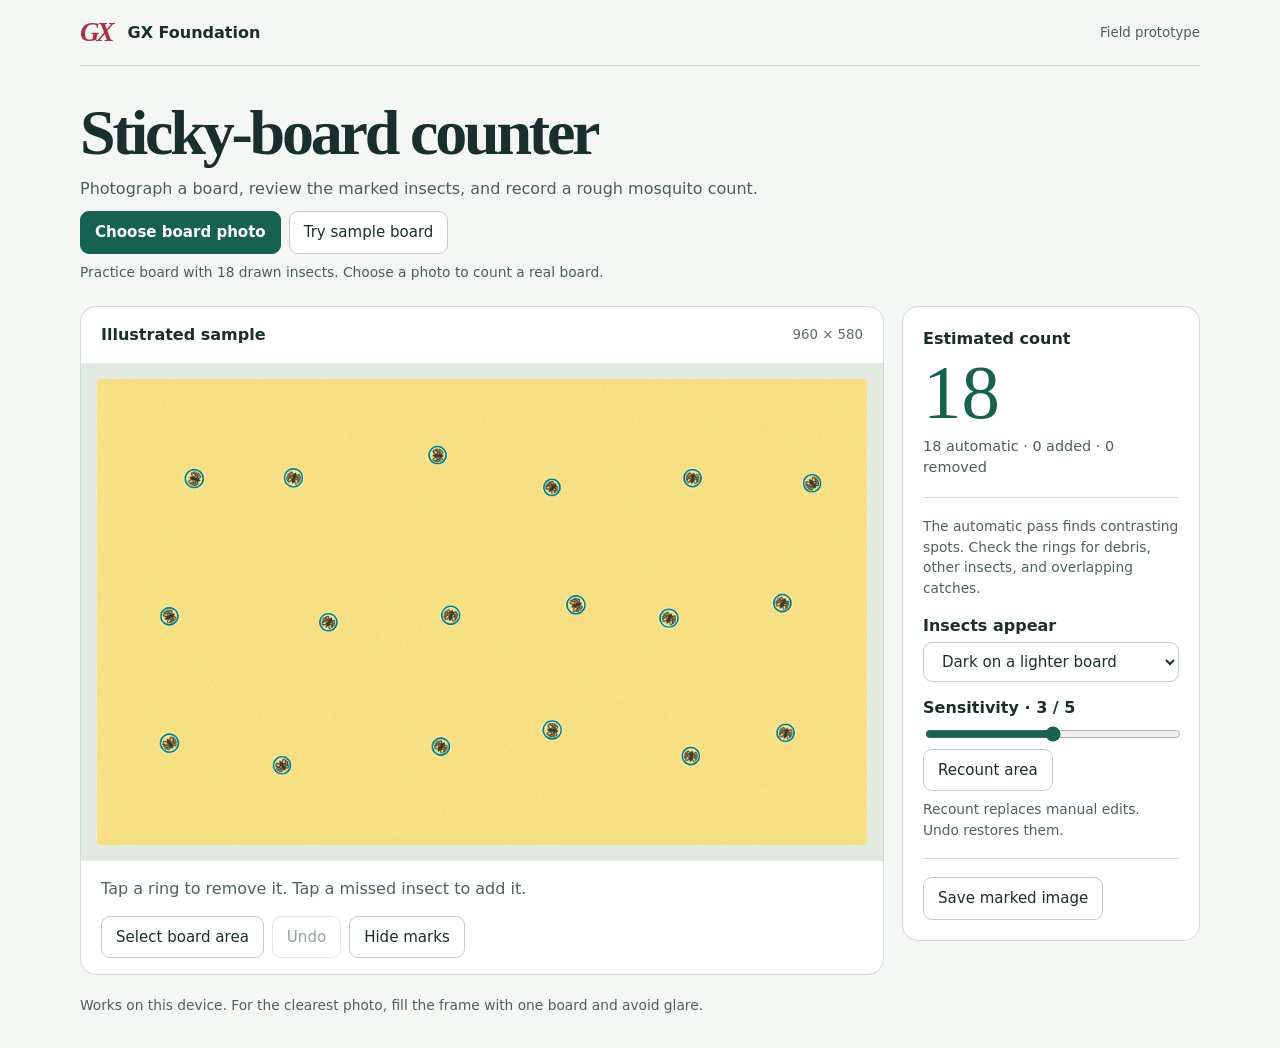
==== tools/sticky-board-counter/index.html @ 511e30fb "Add offline sticky-board photo counter with manual review" ====
<!doctype html>
<html lang="en">
<head>
<meta charset="utf-8"><meta name="viewport" content="width=device-width,initial-scale=1">
<title>Board Counter · GX Foundation prototype</title>
<style>
:root{color-scheme:light;--ink:#192f2d;--green:#16624e;--line:#cfdbd4;--paper:#f4f7f3}
*{box-sizing:border-box}body{margin:0;background:var(--paper);color:var(--ink);font:16px/1.5 "DM Sans",system-ui,sans-serif}
header,main,footer{width:min(1120px,92%);margin:auto}header{padding:19px 0;border-bottom:1px solid var(--line);display:flex;align-items:center;gap:12px;font-weight:650}
.gx{font:bold italic 27px/1 Georgia;color:#a73342;letter-spacing:-3px;padding-right:4px}header small{margin-left:auto;font-weight:500;color:#49605a}
.intro{margin:32px 0 24px}.intro h1{margin:0;font:bold clamp(2.3rem,5vw,4.2rem)/1.08 Georgia,serif;letter-spacing:-.05em}.intro p{margin:10px 0;color:#486059}
.layout{display:grid;grid-template-columns:minmax(0,1fr) 298px;gap:18px;align-items:start}.panel,aside{background:white;border:1px solid var(--line);border-radius:16px;overflow:hidden}
.bar,.inside{padding:16px 20px}.bar{display:flex;align-items:center;justify-content:space-between;gap:12px}.bar strong{overflow-wrap:anywhere}.bar small{color:#586e65}
.stage{position:relative;background:#e2eae1;padding:16px;text-align:center}.stage canvas{max-width:100%;height:auto;vertical-align:middle;border-radius:4px;cursor:crosshair;touch-action:manipulation}
.actions{display:flex;flex-wrap:wrap;gap:8px}.inside p,aside p{margin:0 0 15px;color:#4d625b}.inside p:last-child{margin-bottom:0}
button,.upload,select{font:inherit;font-size:.94rem;border-radius:9px;border:1px solid #c0cfc6;background:white;color:var(--ink);padding:9px 14px;cursor:pointer}
button:hover,.upload:hover{background:#edf4ee}button:disabled{opacity:.45;cursor:default}.primary{background:var(--green);color:white;border-color:var(--green);font-weight:650}.primary:hover{background:#104d3d}
input[type=file]{position:absolute;width:1px;height:1px;clip-path:inset(50%)}input:focus-visible+.upload,button:focus-visible,select:focus-visible,canvas:focus-visible{outline:3px solid #bd692a;outline-offset:2px}
aside{padding:20px}h2{font-size:1rem;margin:0}.count{font:normal 4.8rem/1.1 Georgia;color:var(--green)}.rule{border:0;border-top:1px solid var(--line);margin:18px 0}
label.field{display:block;font-weight:650;margin:14px 0 4px}input[type=range],select{width:100%;accent-color:var(--green)}.note,footer{font-size:.86rem;color:#4d625b}
#status{min-height:1.5em;margin:8px 0 0}footer{padding:20px 0 32px}.meta{font-size:.9rem;color:#486059}
@media(max-width:760px){.layout{grid-template-columns:1fr;gap:10px}.intro{margin:20px 0 16px}.stage{padding:8px}.bar,.inside,aside{padding:14px}.count{font-size:3.5rem}header{padding:12px 0}}
</style></head>
<body><header><span class="gx" aria-hidden="true">GX</span> GX Foundation <small>Field prototype</small></header>
<main><div class="intro"><h1>Sticky-board counter</h1><p>Photograph a board, review the marked insects, and record a rough mosquito count.</p>
<div class="actions"><input id="photo" type="file" accept="image/*"><label class="upload primary" for="photo">Choose board photo</label><button id="demo">Try sample board</button></div><p id="status" class="note" role="status"></p></div>
<div class="layout"><section class="panel" aria-label="Board review"><div class="bar"><strong id="name">Illustrated sample</strong><small id="size"></small></div>
<div class="stage"><canvas id="board" aria-label="Board image with candidate rings"></canvas></div>
<div class="inside"><p id="instruction">Tap a ring to remove it. Tap a missed insect to add it.</p><div class="actions"><button id="region">Select board area</button><button id="undo" disabled>Undo</button><button id="marks" aria-pressed="true">Hide marks</button></div></div></section>
<aside><h2>Estimated count</h2><div class="count" id="count" aria-live="polite">–</div><div class="meta" id="details"></div><hr class="rule"><p class="note">The automatic pass finds contrasting spots. Check the rings for debris, other insects, and overlapping catches.</p>
<label class="field" for="polarity">Insects appear</label><select id="polarity"><option value="dark">Dark on a lighter board</option><option value="light">Light on a darker board</option></select>
<label class="field" for="sensitivity">Sensitivity · <output id="level">3</output> / 5</label><input id="sensitivity" type="range" min="1" max="5" value="3">
<button id="detect">Recount area</button><p class="note" style="margin-top:8px">Recount replaces manual edits. Undo restores them.</p>
<hr class="rule"><button id="save">Save marked image</button></aside></div></main>
<footer>Works on this device. For the clearest photo, fill the frame with one board and avoid glare.</footer>
<script>
'use strict';
const el=id=>document.getElementById(id);
const board=el('board'), ctx=board.getContext('2d');
const source=document.createElement('canvas'), src=source.getContext('2d',{willReadFrequently:true});
let area, points=[], baseline=0, snapshots=[], picking=false, first=null, showing=true, sequence=0, filename='Illustrated sample';
function status(message){el('status').textContent=message}
function remember(){
 snapshots.push({area:{...area},points:points.slice(),baseline});
 if(snapshots.length>15)snapshots.shift();
}
function draw(){
 const w=board.width,h=board.height,scale=board.clientWidth||w;
 ctx.drawImage(source,0,0);
 if(area.x||area.y||area.w<w||area.h<h){
  ctx.fillStyle='rgba(15,31,27,.42)';ctx.beginPath();ctx.rect(0,0,w,h);ctx.rect(area.x,area.y,area.w,area.h);ctx.fill('evenodd');
 }
 const ring=Math.max(5,w/scale*6);
 if(showing){for(const p of points){
  ctx.beginPath();ctx.arc(p.x,p.y,Math.max(ring,p.radius||0),0,Math.PI*2);
  ctx.lineWidth=3*w/scale;ctx.strokeStyle='rgba(255,255,255,.9)';ctx.stroke();
  ctx.lineWidth=1.6*w/scale;ctx.strokeStyle=p.manual?'#a5461c':'#007a60';ctx.stroke();
 }}
 if(first){ctx.fillStyle='#bc5424';ctx.beginPath();ctx.arc(first.x,first.y,ring,0,Math.PI*2);ctx.fill()}
 el('count').textContent=points.length;el('details').textContent=baseline+' automatic · '+points.filter(p=>p.manual).length+' added · '+(baseline-points.filter(p=>!p.manual).length)+' removed';
 el('size').textContent=w+' × '+h;el('name').textContent=filename;el('undo').disabled=!snapshots.length;
 el('marks').textContent=showing?'Hide marks':'Show marks';el('marks').setAttribute('aria-pressed',String(showing));
 el('region').textContent=picking?'Cancel selection':'Select board area';
 el('instruction').textContent=picking?(first?'Tap the opposite corner.':'Tap one corner of the board area.'):(showing?'Tap a ring to remove it. Tap a missed insect to add it.':'Marks are hidden. Show them to edit the count.');
}
function candidates(){
 const {x,y,w,h}=area, bytes=src.getImageData(x,y,w,h).data;
 const stride=w+1, sums=new Uint32Array(stride*(h+1)), gray=new Uint8Array(w*h), mask=new Uint8Array(w*h);
 for(let row=0;row<h;row++){
  let total=0;for(let col=0;col<w;col++){
   const i=row*w+col,k=i*4;gray[i]=(77*bytes[k]+150*bytes[k+1]+29*bytes[k+2])>>8;
   total+=gray[i];sums[(row+1)*stride+col+1]=total+sums[row*stride+col+1];
  }
 }
 const windowRadius=Math.max(5,Math.round(Math.min(w,h)*.018)), level=+el('sensitivity').value;
 const cutoff=[0,53,40,29,20,13][level], sign=el('polarity').value==='dark'?1:-1;
 for(let row=0;row<h;row++)for(let col=0;col<w;col++){
  const l=Math.max(0,col-windowRadius),r=Math.min(w,col+windowRadius+1),t=Math.max(0,row-windowRadius),b=Math.min(h,row+windowRadius+1);
  const mean=(sums[b*stride+r]-sums[t*stride+r]-sums[b*stride+l]+sums[t*stride+l])/((r-l)*(b-t));
  if(sign*(mean-gray[row*w+col])>cutoff)mask[row*w+col]=1;
 }
 const queue=new Int32Array(mask.length),found=[],minArea=Math.max(3,Math.round(w*h/300000)), maxArea=Math.max(80,w*h*.004);
 for(let i=0;i<mask.length;i++){
  if(!mask[i])continue;
  let head=0,tail=1,sx=0,sy=0,left=w,right=0,top=h,bottom=0;queue[0]=i;mask[i]=0;
  while(head<tail){
   const p=queue[head++],cy=Math.floor(p/w),cx=p-cy*w;sx+=cx;sy+=cy;
   left=Math.min(left,cx);right=Math.max(right,cx);top=Math.min(top,cy);bottom=Math.max(bottom,cy);
   for(let yy=Math.max(0,cy-1);yy<=Math.min(h-1,cy+1);yy++)for(let xx=Math.max(0,cx-1);xx<=Math.min(w-1,cx+1);xx++){
    const n=yy*w+xx;if(mask[n]){mask[n]=0;queue[tail++]=n}
   }
  }
  const bw=right-left+1,bh=bottom-top+1;
  if(tail>=minArea && tail<=maxArea && Math.max(bw,bh)<Math.max(30,Math.min(w,h)*.14) && Math.max(bw/bh,bh/bw)<13)
   found.push({x:x+sx/tail,y:y+sy/tail,radius:Math.max(bw,bh)*.56});
 }
 return found;
}
function recount(){points=candidates();baseline=points.length;first=null;picking=false;showing=true;draw()}
function reset(name){
 filename=name;board.width=source.width;board.height=source.height;area={x:0,y:0,w:source.width,h:source.height};
 snapshots=[];el('polarity').value='dark';el('sensitivity').value=3;el('level').textContent=3;recount()
}
function demo(){
 sequence++;el('photo').value='';source.width=960;source.height=580;
 src.fillStyle='#f7df84';src.fillRect(0,0,960,580);
 let seed=405;const rand=()=>((seed=(seed*1664525+1013904223)>>>0)/4294967296);
 for(let i=0;i<11000;i++){src.fillStyle=i%2?'#f5dc81':'#fae48d';src.fillRect(rand()*960,rand()*580,2,2)}
 for(let i=0;i<18;i++){
  const x=75+(i%6)*155+rand()*60,y=82+Math.floor(i/6)*171+rand()*59;
  src.save();src.translate(x,y);src.rotate(rand()*Math.PI);src.strokeStyle='#524a36';src.fillStyle='#39382e';src.lineWidth=1.5;
  for(const side of [-1,1]){
   for(const offset of [-3,0,3]){src.beginPath();src.moveTo(0,offset);src.lineTo(side*5,offset-3);src.lineTo(side*9,offset+2);src.stroke()}
   src.beginPath();src.ellipse(side*3,1,2,6,-side*.5,0,Math.PI*2);src.stroke()
  }
  src.beginPath();src.ellipse(0,0,2,7,0,0,Math.PI*2);src.fill();src.restore()
 }
 reset('Illustrated sample');status('Practice board with 18 drawn insects. Choose a photo to count a real board.')
}
el('photo').onchange=async e=>{
 const file=e.target.files[0];if(!file)return;const token=++sequence,url=URL.createObjectURL(file);
 try{status('Reading photo…');const img=new Image();img.src=url;await img.decode();if(token!==sequence)return;
  const scale=Math.min(1,1800/Math.max(img.naturalWidth,img.naturalHeight));source.width=Math.max(1,Math.round(img.naturalWidth*scale));source.height=Math.max(1,Math.round(img.naturalHeight*scale));
  src.fillStyle='white';src.fillRect(0,0,source.width,source.height);src.drawImage(img,0,0,source.width,source.height);reset(file.name);status('Photo processed on this device. Review the rings before saving.')
 }catch{if(token===sequence)status('Could not read this photo. Try a JPEG or PNG.')}finally{URL.revokeObjectURL(url);if(token===sequence)e.target.value=''}
};
el('demo').onclick=demo;el('detect').onclick=()=>{remember();recount();status('Recounted the selected area.')};
el('sensitivity').oninput=e=>el('level').textContent=e.target.value;
el('marks').onclick=()=>{showing=!showing;draw()};
el('region').onclick=()=>{picking=!picking;first=null;draw()};
el('undo').onclick=()=>{const s=snapshots.pop();if(s){area=s.area;points=s.points;baseline=s.baseline;first=null;picking=false;showing=true;draw()}};
board.onclick=e=>{
 const box=board.getBoundingClientRect(),ratio=board.width/box.width,x=Math.min(board.width-1,Math.max(0,Math.floor((e.clientX-box.left)*ratio))),y=Math.min(board.height-1,Math.max(0,Math.floor((e.clientY-box.top)*board.height/box.height)));
 if(picking){
  if(!first){first={x,y};draw();return}
  const w=Math.abs(first.x-x)+1,h=Math.abs(first.y-y)+1;
  if(w<10||h<10){status('Select a larger rectangle.');return}
  remember();area={x:Math.min(first.x,x),y:Math.min(first.y,y),w,h};recount();status('Recounted inside your board area.');return
 }
 if(!showing||x<area.x||y<area.y||x>=area.x+area.w||y>=area.y+area.h)return;
 let nearest=-1,best=Infinity;points.forEach((p,i)=>{const d=Math.hypot(x-p.x,y-p.y);if(d<=Math.max(9*ratio,p.radius||0)&&d<best){best=d;nearest=i}});
 remember();if(nearest>=0)points.splice(nearest,1);else points.push({x,y,manual:true});draw()
};
el('save').onclick=()=>{
 const was=showing;showing=true;first=null;picking=false;draw();
 const out=document.createElement('canvas');out.width=board.width;const pad=Math.max(55,Math.round(out.width*.065));out.height=board.height+pad;
 const c=out.getContext('2d');c.drawImage(board,0,0);c.fillStyle='#192f2d';c.fillRect(0,board.height,out.width,pad);
 c.fillStyle='white';c.font='bold '+Math.max(12,Math.round(pad*.33))+'px sans-serif';c.fillText(filename+' · Estimated count: '+points.length,12,board.height+pad*.6,out.width-24);
 showing=was;draw();out.toBlob(blob=>{if(!blob){status('Image could not be saved.');return}const url=URL.createObjectURL(blob),a=document.createElement('a');a.href=url;a.download='gx-board-count.png';a.click();setTimeout(()=>URL.revokeObjectURL(url),30000)},'image/png')
};
window.addEventListener('resize',()=>{if(area)draw()});demo();
</script></body></html>
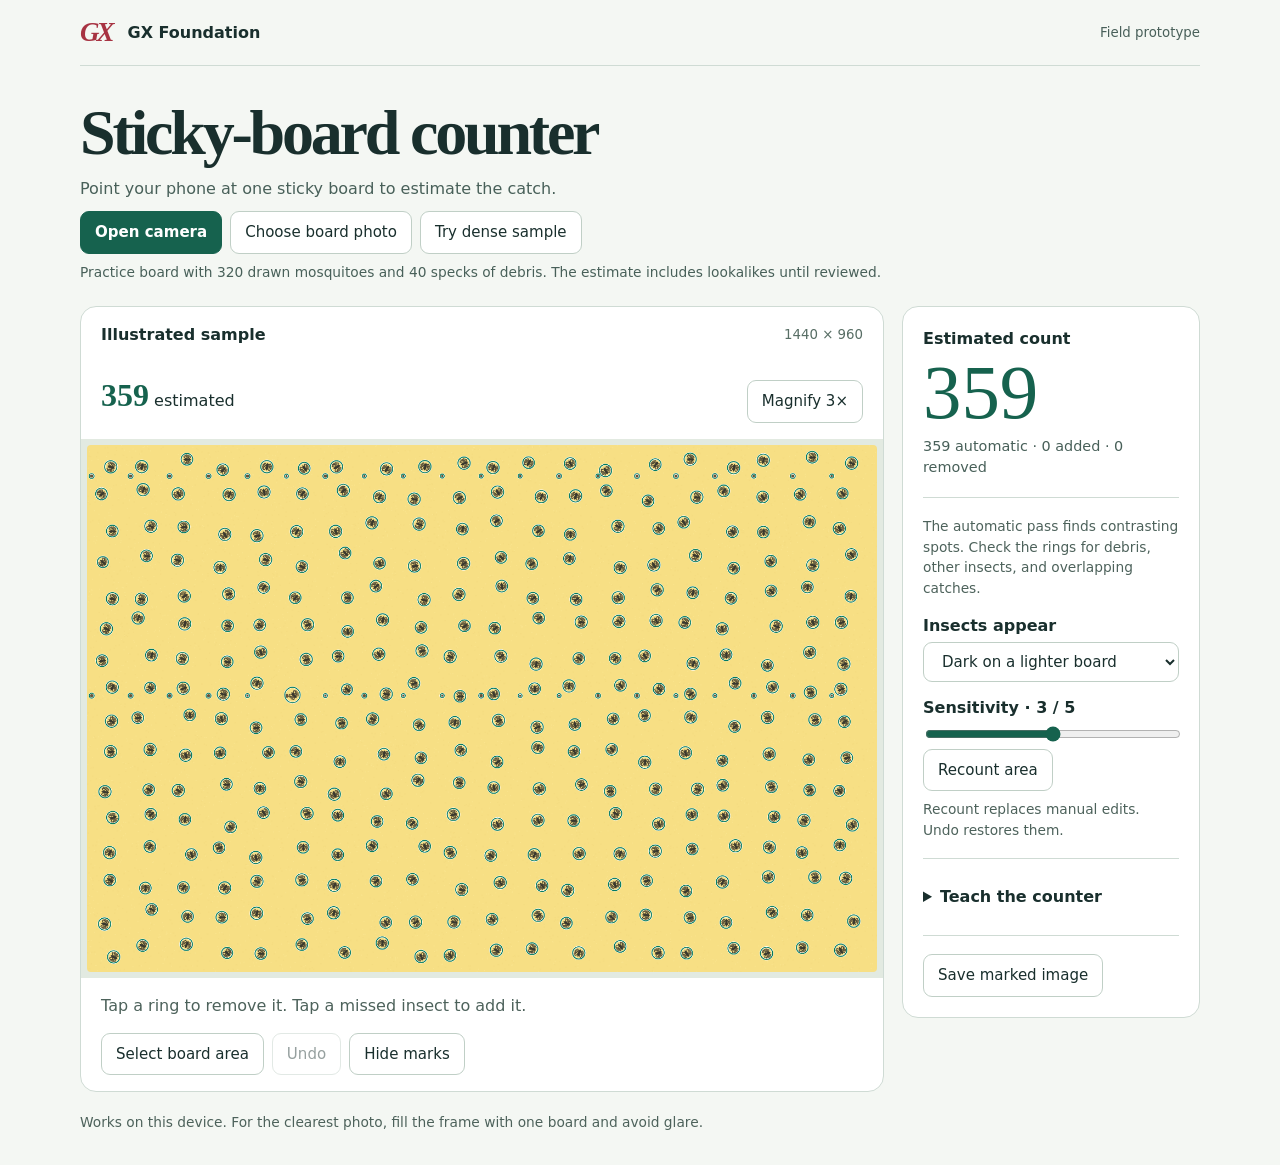
==== commit 7acd5563: "Capture dense boards by phone and learn a local candidate filter from labels" ====
--- a/tools/sticky-board-counter/index.html
+++ b/tools/sticky-board-counter/index.html
@@ -20,25 +20,71 @@
 label.field{display:block;font-weight:650;margin:14px 0 4px}input[type=range],select{width:100%;accent-color:var(--green)}.note,footer{font-size:.86rem;color:#4d625b}
 #status{min-height:1.5em;margin:8px 0 0}footer{padding:20px 0 32px}.meta{font-size:.9rem;color:#486059}
 @media(max-width:760px){.layout{grid-template-columns:1fr;gap:10px}.intro{margin:20px 0 16px}.stage{padding:8px}.bar,.inside,aside{padding:14px}.count{font-size:3.5rem}header{padding:12px 0}}
+[hidden]{display:none!important}
+.viewer{overflow:auto;max-height:65vh;overscroll-behavior:contain;text-align:left}.viewer canvas{width:100%;max-width:none;touch-action:pan-x pan-y pinch-zoom}
+.stage{padding:6px}.summary{display:flex;align-items:baseline;gap:12px;flex-wrap:wrap}.summary output{font:600 2rem/1 Georgia;color:var(--green)}.panel,.layout>*{min-width:0}
+dialog{color:var(--ink);border:0;border-radius:18px;padding:18px;width:min(95vw,620px);max-height:94dvh}dialog::backdrop{background:#142322d9}
+video{width:100%;max-height:60dvh;background:#162726;object-fit:contain;border-radius:9px}
+details summary{cursor:pointer;font-weight:650;padding:8px 0}details p{font-size:.93rem}.teach{margin:10px 0}
+button[aria-pressed=true].teachBtn{background:#1b5e4c;color:white}
 </style></head>
 <body><header><span class="gx" aria-hidden="true">GX</span> GX Foundation <small>Field prototype</small></header>
-<main><div class="intro"><h1>Sticky-board counter</h1><p>Photograph a board, review the marked insects, and record a rough mosquito count.</p>
-<div class="actions"><input id="photo" type="file" accept="image/*"><label class="upload primary" for="photo">Choose board photo</label><button id="demo">Try sample board</button></div><p id="status" class="note" role="status"></p></div>
+<main><div class="intro"><h1>Sticky-board counter</h1><p>Point your phone at one sticky board to estimate the catch.</p>
+<div class="actions"><button id="camera" class="primary">Open camera</button><input id="native" type="file" accept="image/*" capture="environment"><input id="photo" type="file" accept="image/*"><label class="upload" for="photo">Choose board photo</label><button id="fallback" hidden>Use system camera</button><button id="demo">Try dense sample</button></div><p id="status" class="note" role="status"></p></div>
 <div class="layout"><section class="panel" aria-label="Board review"><div class="bar"><strong id="name">Illustrated sample</strong><small id="size"></small></div>
-<div class="stage"><canvas id="board" aria-label="Board image with candidate rings"></canvas></div>
+<div class="bar summary"><div><output id="quickCount">–</output> estimated</div><button id="zoom">Magnify 3×</button></div><div class="inside" id="teachBar" hidden><div class="actions"><button id="switchLabel"></button><button id="endLabels">Finish labeling</button></div><small id="teachTotals"></small></div><div class="stage"><div class="viewer" id="viewer"><canvas id="board" aria-label="Board image with candidate rings"></canvas></div></div>
 <div class="inside"><p id="instruction">Tap a ring to remove it. Tap a missed insect to add it.</p><div class="actions"><button id="region">Select board area</button><button id="undo" disabled>Undo</button><button id="marks" aria-pressed="true">Hide marks</button></div></div></section>
 <aside><h2>Estimated count</h2><div class="count" id="count" aria-live="polite">–</div><div class="meta" id="details"></div><hr class="rule"><p class="note">The automatic pass finds contrasting spots. Check the rings for debris, other insects, and overlapping catches.</p>
 <label class="field" for="polarity">Insects appear</label><select id="polarity"><option value="dark">Dark on a lighter board</option><option value="light">Light on a darker board</option></select>
 <label class="field" for="sensitivity">Sensitivity · <output id="level">3</output> / 5</label><input id="sensitivity" type="range" min="1" max="5" value="3">
 <button id="detect">Recount area</button><p class="note" style="margin-top:8px">Recount replaces manual edits. Undo restores them.</p>
+<hr class="rule"><details id="cal"><summary>Teach the counter</summary><p>Magnify the board and label examples of both mosquitoes and debris. With at least six of each, fit a small neural filter to the detected spots.</p>
+<div class="actions teach"><button class="teachBtn" id="yes" aria-pressed="false">Label mosquito</button><button class="teachBtn" id="no" aria-pressed="false">Label debris</button></div>
+<p id="labels" aria-live="polite"></p><div class="actions"><button id="train">Apply learning</button><button id="clear">Reset learning</button></div>
+<p class="note">Applying or resetting learning recounts the board. Sample practice is separate. On real boards, only labeled shape and contrast measurements stay in this browser.</p></details>
 <hr class="rule"><button id="save">Save marked image</button></aside></div></main>
 <footer>Works on this device. For the clearest photo, fill the frame with one board and avoid glare.</footer>
+<dialog id="capture"><h2>Frame one board</h2><p>Fill the view with the sticky surface. Hold the phone parallel to it.</p><video id="video" autoplay muted playsinline></video><p id="cameraState" role="status"></p><div class="actions"><button class="primary" id="shutter">Capture &amp; count</button><button id="auto">Capture when steady</button><button id="cancel">Close</button></div></dialog>
 <script>
 'use strict';
 const el=id=>document.getElementById(id);
 const board=el('board'), ctx=board.getContext('2d');
 const source=document.createElement('canvas'), src=source.getContext('2d',{willReadFrequently:true});
 let area, points=[], baseline=0, snapshots=[], picking=false, first=null, showing=true, sequence=0, filename='Illustrated sample';
+let raw=[], labelMode=null, boardLabels=new Map(), examples=[], network=null, sample=true, enlarged=false;
+let demoLearning={examples:[],network:null};
+const storageKey='gx-board-calibration-v1';
+function loadLearning(){
+ let state=demoLearning;
+ if(!sample){try{state=JSON.parse(localStorage.getItem(storageKey))||{}}catch{state={}}}
+ examples=Array.isArray(state.examples)?state.examples.slice():[];network=state.network||null;
+}
+function saveLearning(){
+ const state={examples,network};
+ if(sample){demoLearning=state;return}
+ try{localStorage.setItem(storageKey,JSON.stringify(state))}catch{status('Calibration is available for this visit only.')}
+}
+function teachMode(mode){labelMode=mode;showing=true;picking=false;first=null;draw()}
+el('switchLabel').onclick=()=>teachMode(labelMode==='yes'?'no':'yes');
+el('endLabels').onclick=()=>{teachMode(null);el('cal').scrollIntoView({block:'center'})};
+function updateTeaching(){
+ const positives=examples.filter(e=>e.y===1).length, negatives=examples.length-positives;
+ el('labels').textContent=positives+' mosquito · '+negatives+' debris'+(network?' · filter active':'');
+ el('teachBar').hidden=!labelMode;
+ el('switchLabel').textContent=labelMode==='yes'?'Switch to debris':'Switch to mosquito';
+ el('teachTotals').textContent='Labeling '+(labelMode==='yes'?'mosquitoes':'debris')+' · '+el('labels').textContent;
+ el('train').disabled=positives<6||negatives<6;
+ el('clear').disabled=!examples.length&&!network;
+ for(const id of ['yes','no'])el(id).setAttribute('aria-pressed',String(labelMode===id));
+}
+function nearestSpot(list,x,y,ratio){
+ let best=null,dist=Infinity;
+ for(const p of list){const d=Math.hypot(x-p.x,y-p.y);if(d<dist&&d<=Math.max(7*ratio,p.radius||0)){dist=d;best=p}}
+ return best;
+}
+const spotKey=p=>p.x.toFixed(1)+','+p.y.toFixed(1);
+function setZoom(on){enlarged=on;board.style.width=on?'300%':'100%';el('zoom').textContent=on?'Fit whole board':'Magnify 3×'}
+el('zoom').onclick=()=>{setZoom(!enlarged);draw()};
 function status(message){el('status').textContent=message}
 function remember(){
  snapshots.push({area:{...area},points:points.slice(),baseline});
@@ -50,18 +96,24 @@
  if(area.x||area.y||area.w<w||area.h<h){
   ctx.fillStyle='rgba(15,31,27,.42)';ctx.beginPath();ctx.rect(0,0,w,h);ctx.rect(area.x,area.y,area.w,area.h);ctx.fill('evenodd');
  }
- const ring=Math.max(5,w/scale*6);
+ const ring=Math.max(2,w/scale*2);
  if(showing){for(const p of points){
   ctx.beginPath();ctx.arc(p.x,p.y,Math.max(ring,p.radius||0),0,Math.PI*2);
-  ctx.lineWidth=3*w/scale;ctx.strokeStyle='rgba(255,255,255,.9)';ctx.stroke();
-  ctx.lineWidth=1.6*w/scale;ctx.strokeStyle=p.manual?'#a5461c':'#007a60';ctx.stroke();
+  ctx.lineWidth=1.8*w/scale;ctx.strokeStyle='rgba(255,255,255,.9)';ctx.stroke();
+  ctx.lineWidth=.9*w/scale;ctx.strokeStyle=p.manual?'#a5461c':'#007a60';ctx.stroke();
  }}
  if(first){ctx.fillStyle='#bc5424';ctx.beginPath();ctx.arc(first.x,first.y,ring,0,Math.PI*2);ctx.fill()}
+ if(labelMode && showing){
+  ctx.lineWidth=Math.max(1,w/scale);
+  for(const p of raw){const label=boardLabels.get(spotKey(p));ctx.beginPath();ctx.arc(p.x,p.y,Math.max(ring,p.radius)+ctx.lineWidth,0,Math.PI*2);
+   ctx.strokeStyle=label?(label.y?'#1447b5':'#bc3e15'):'#655c82';ctx.stroke()}
+ }
+ el('quickCount').textContent=points.length;updateTeaching();
  el('count').textContent=points.length;el('details').textContent=baseline+' automatic · '+points.filter(p=>p.manual).length+' added · '+(baseline-points.filter(p=>!p.manual).length)+' removed';
  el('size').textContent=w+' × '+h;el('name').textContent=filename;el('undo').disabled=!snapshots.length;
  el('marks').textContent=showing?'Hide marks':'Show marks';el('marks').setAttribute('aria-pressed',String(showing));
  el('region').textContent=picking?'Cancel selection':'Select board area';
- el('instruction').textContent=picking?(first?'Tap the opposite corner.':'Tap one corner of the board area.'):(showing?'Tap a ring to remove it. Tap a missed insect to add it.':'Marks are hidden. Show them to edit the count.');
+ el('instruction').textContent=labelMode?'Tap a circled spot to label it as '+(labelMode==='yes'?'a mosquito.':'debris.')+' Tap the label button again to finish.':picking?(first?'Tap the opposite corner.':'Tap one corner of the board area.'):(showing?'Tap a ring to remove it. Tap a missed insect to add it.':'Marks are hidden. Show them to edit the count.');
 }
 function candidates(){
  const {x,y,w,h}=area, bytes=src.getImageData(x,y,w,h).data;
@@ -82,9 +134,9 @@
  const queue=new Int32Array(mask.length),found=[],minArea=Math.max(3,Math.round(w*h/300000)), maxArea=Math.max(80,w*h*.004);
  for(let i=0;i<mask.length;i++){
   if(!mask[i])continue;
-  let head=0,tail=1,sx=0,sy=0,left=w,right=0,top=h,bottom=0;queue[0]=i;mask[i]=0;
+  let head=0,tail=1,sx=0,sy=0,tone=0,left=w,right=0,top=h,bottom=0;queue[0]=i;mask[i]=0;
   while(head<tail){
-   const p=queue[head++],cy=Math.floor(p/w),cx=p-cy*w;sx+=cx;sy+=cy;
+   const p=queue[head++],cy=Math.floor(p/w),cx=p-cy*w;sx+=cx;sy+=cy;tone+=gray[p];
    left=Math.min(left,cx);right=Math.max(right,cx);top=Math.min(top,cy);bottom=Math.max(bottom,cy);
    for(let yy=Math.max(0,cy-1);yy<=Math.min(h-1,cy+1);yy++)for(let xx=Math.max(0,cx-1);xx<=Math.min(w-1,cx+1);xx++){
     const n=yy*w+xx;if(mask[n]){mask[n]=0;queue[tail++]=n}
@@ -92,22 +144,30 @@
   }
   const bw=right-left+1,bh=bottom-top+1;
   if(tail>=minArea && tail<=maxArea && Math.max(bw,bh)<Math.max(30,Math.min(w,h)*.14) && Math.max(bw/bh,bh/bw)<13)
-   found.push({x:x+sx/tail,y:y+sy/tail,radius:Math.max(bw,bh)*.56});
+   {
+    const l=Math.max(0,left-windowRadius),t=Math.max(0,top-windowRadius),r=Math.min(w,right+windowRadius+1),b=Math.min(h,bottom+windowRadius+1);
+    const bg=(sums[b*stride+r]-sums[t*stride+r]-sums[b*stride+l]+sums[t*stride+l])/((r-l)*(b-t));
+    found.push({x:x+sx/tail,y:y+sy/tail,radius:Math.max(bw,bh)*.56,
+     f:[Math.log1p(tail)/8,Math.log(Math.max(bw,bh)/Math.min(bw,bh))/2.6,tail/(bw*bh),Math.abs(bg-tone/tail)/255,Math.log1p(Math.max(bw,bh))/6]});
+   }
  }
  return found;
 }
-function recount(){points=candidates();baseline=points.length;first=null;picking=false;showing=true;draw()}
+function recount(){raw=candidates();applyFilter()}
+function applyFilter(){
+ points=raw.filter(p=>{const labeled=boardLabels.get(spotKey(p));return network?(labeled?labeled.y===1:predict(network,p.f).score>=.5):true});
+ baseline=points.length;first=null;picking=false;showing=true;draw()}
 function reset(name){
- filename=name;board.width=source.width;board.height=source.height;area={x:0,y:0,w:source.width,h:source.height};
+ sample=name==='Illustrated sample';boardLabels.clear();labelMode=null;loadLearning();setZoom(false);filename=name;board.width=source.width;board.height=source.height;area={x:0,y:0,w:source.width,h:source.height};
  snapshots=[];el('polarity').value='dark';el('sensitivity').value=3;el('level').textContent=3;recount()
 }
 function demo(){
- sequence++;el('photo').value='';source.width=960;source.height=580;
- src.fillStyle='#f7df84';src.fillRect(0,0,960,580);
+ sequence++;el('photo').value='';source.width=1440;source.height=960;
+ src.fillStyle='#f7df84';src.fillRect(0,0,1440,960);
  let seed=405;const rand=()=>((seed=(seed*1664525+1013904223)>>>0)/4294967296);
- for(let i=0;i<11000;i++){src.fillStyle=i%2?'#f5dc81':'#fae48d';src.fillRect(rand()*960,rand()*580,2,2)}
- for(let i=0;i<18;i++){
-  const x=75+(i%6)*155+rand()*60,y=82+Math.floor(i/6)*171+rand()*59;
+ for(let i=0;i<11000;i++){src.fillStyle=i%2?'#f5dc81':'#fae48d';src.fillRect(rand()*1440,rand()*960,2,2)}
+ for(let i=0;i<320;i++){
+  const x=22+(i%20)*71+rand()*28,y=20+Math.floor(i/20)*59+rand()*28;
   src.save();src.translate(x,y);src.rotate(rand()*Math.PI);src.strokeStyle='#524a36';src.fillStyle='#39382e';src.lineWidth=1.5;
   for(const side of [-1,1]){
    for(const offset of [-3,0,3]){src.beginPath();src.moveTo(0,offset);src.lineTo(side*5,offset-3);src.lineTo(side*9,offset+2);src.stroke()}
@@ -115,22 +175,30 @@
   }
   src.beginPath();src.ellipse(0,0,2,7,0,0,Math.PI*2);src.fill();src.restore()
  }
- reset('Illustrated sample');status('Practice board with 18 drawn insects. Choose a photo to count a real board.')
-}
-el('photo').onchange=async e=>{
+ for(let i=0;i<40;i++){src.beginPath();src.fillStyle='#695335';src.arc(9+(i%20)*71,57+Math.floor(i/20)*400,2.5+rand()*1.5,0,Math.PI*2);src.fill()}
+ reset('Illustrated sample');status('Practice board with 320 drawn mosquitoes and 40 specks of debris. The estimate includes lookalikes until reviewed.')
+}
+el('native').onchange=el('photo').onchange=async e=>{
  const file=e.target.files[0];if(!file)return;const token=++sequence,url=URL.createObjectURL(file);
  try{status('Reading photo…');const img=new Image();img.src=url;await img.decode();if(token!==sequence)return;
-  const scale=Math.min(1,1800/Math.max(img.naturalWidth,img.naturalHeight));source.width=Math.max(1,Math.round(img.naturalWidth*scale));source.height=Math.max(1,Math.round(img.naturalHeight*scale));
+  const scale=Math.min(1,2304/Math.max(img.naturalWidth,img.naturalHeight));source.width=Math.max(1,Math.round(img.naturalWidth*scale));source.height=Math.max(1,Math.round(img.naturalHeight*scale));
   src.fillStyle='white';src.fillRect(0,0,source.width,source.height);src.drawImage(img,0,0,source.width,source.height);reset(file.name);status('Photo processed on this device. Review the rings before saving.')
  }catch{if(token===sequence)status('Could not read this photo. Try a JPEG or PNG.')}finally{URL.revokeObjectURL(url);if(token===sequence)e.target.value=''}
 };
 el('demo').onclick=demo;el('detect').onclick=()=>{remember();recount();status('Recounted the selected area.')};
 el('sensitivity').oninput=e=>el('level').textContent=e.target.value;
 el('marks').onclick=()=>{showing=!showing;draw()};
-el('region').onclick=()=>{picking=!picking;first=null;draw()};
-el('undo').onclick=()=>{const s=snapshots.pop();if(s){area=s.area;points=s.points;baseline=s.baseline;first=null;picking=false;showing=true;draw()}};
+el('region').onclick=()=>{labelMode=null;picking=!picking;first=null;draw()};
+el('undo').onclick=()=>{const s=snapshots.pop();if(s){area=s.area;raw=candidates();points=s.points;baseline=s.baseline;first=null;picking=false;showing=true;draw()}};
 board.onclick=e=>{
  const box=board.getBoundingClientRect(),ratio=board.width/box.width,x=Math.min(board.width-1,Math.max(0,Math.floor((e.clientX-box.left)*ratio))),y=Math.min(board.height-1,Math.max(0,Math.floor((e.clientY-box.top)*board.height/box.height)));
+ if(labelMode){
+  const hit=nearestSpot(raw,x,y,ratio);if(!hit){status('Tap a circled candidate. Increase sensitivity to find fainter spots.');return}
+  const key=spotKey(hit),old=boardLabels.get(key),yClass=Number(labelMode==='yes');
+  if(old?.y===yClass)return;
+  if(old)examples=examples.filter(e=>e!==old);
+  const entry={f:hit.f,y:yClass};examples.push(entry);boardLabels.set(key,entry);saveLearning();draw();return
+ }
  if(picking){
   if(!first){first={x,y};draw();return}
   const w=Math.abs(first.x-x)+1,h=Math.abs(first.y-y)+1;
@@ -142,11 +210,75 @@
  remember();if(nearest>=0)points.splice(nearest,1);else points.push({x,y,manual:true});draw()
 };
 el('save').onclick=()=>{
+ const oldMode=labelMode;labelMode=null;
  const was=showing;showing=true;first=null;picking=false;draw();
  const out=document.createElement('canvas');out.width=board.width;const pad=Math.max(55,Math.round(out.width*.065));out.height=board.height+pad;
  const c=out.getContext('2d');c.drawImage(board,0,0);c.fillStyle='#192f2d';c.fillRect(0,board.height,out.width,pad);
  c.fillStyle='white';c.font='bold '+Math.max(12,Math.round(pad*.33))+'px sans-serif';c.fillText(filename+' · Estimated count: '+points.length,12,board.height+pad*.6,out.width-24);
- showing=was;draw();out.toBlob(blob=>{if(!blob){status('Image could not be saved.');return}const url=URL.createObjectURL(blob),a=document.createElement('a');a.href=url;a.download='gx-board-count.png';a.click();setTimeout(()=>URL.revokeObjectURL(url),30000)},'image/png')
+ showing=was;labelMode=oldMode;draw();out.toBlob(blob=>{if(!blob){status('Image could not be saved.');return}const url=URL.createObjectURL(blob),a=document.createElement('a');a.href=url;a.download='gx-board-count.png';a.click();setTimeout(()=>URL.revokeObjectURL(url),30000)},'image/png')
+};
+// Standardize five component features, then fit a six-unit tanh hidden layer.
+function predict(net,f){
+ const z=f.map((v,i)=>Math.max(-5,Math.min(5,(v-net.mean[i])/net.sd[i])));
+ const hidden=net.a.map(row=>Math.tanh(row[5]+z.reduce((sum,x,i)=>sum+x*row[i],0)));
+ const score=1/(1+Math.exp(-net.b[6]-hidden.reduce((sum,h,j)=>sum+h*net.b[j],0)));
+ return {z,hidden,score};
+}
+function fit(rows){
+ const groups=[rows.filter(e=>!e.y),rows.filter(e=>e.y)];
+ const mean=Array.from({length:5},(_,i)=>rows.reduce((sum,r)=>sum+r.f[i],0)/rows.length);
+ const sd=mean.map((m,i)=>Math.max(.035,Math.sqrt(rows.reduce((sum,r)=>sum+(r.f[i]-m)**2,0)/rows.length)));
+ const net={mean,sd,a:Array.from({length:6},(_,j)=>Array.from({length:6},(_,i)=>.25*Math.sin((i+1)*(j+2)))),b:Array.from({length:7},(_,j)=>.2*Math.cos(j+1))};
+ for(let t=0;t<2400;t++){
+  const g=groups[t%2], row=g[Math.floor(t/2)%g.length],{z,hidden,score}=predict(net,row.f),err=score-row.y;
+  for(let j=0;j<6;j++){
+   const delta=err*net.b[j]*(1-hidden[j]**2);
+   for(let i=0;i<5;i++)net.a[j][i]-=.035*delta*z[i];
+   net.a[j][5]-=.035*delta;net.b[j]-=.035*err*hidden[j];
+  }
+  net.b[6]-=.035*err;
+ }
+ return net;
+}
+for(const id of ['yes','no'])el(id).onclick=()=>{teachMode(labelMode===id?null:id);if(labelMode)el('teachBar').scrollIntoView({block:'start'})};
+el('cal').ontoggle=()=>{if(!el('cal').open&&labelMode)teachMode(null)};
+el('train').onclick=()=>{network=fit(examples);saveLearning();snapshots=[];labelMode=null;applyFilter();status('Applied the learned filter. Check its rings against the board.')};
+el('clear').onclick=()=>{examples=[];network=null;boardLabels.clear();snapshots=[];labelMode=null;saveLearning();applyFilter();status('Calibration cleared. Showing the original candidate count.')};
+let stream=null,cameraSession=0,timer=0;
+const dialog=el('capture'),video=el('video');
+function stopCamera(){cameraSession++;clearInterval(timer);timer=0;stream?.getTracks().forEach(track=>track.stop());stream=null;video.srcObject=null}
+function closeCamera(){stopCamera();if(dialog.open)dialog.close()}
+dialog.onclose=stopCamera;el('cancel').onclick=closeCamera;
+window.addEventListener('pagehide',closeCamera);
+document.addEventListener('visibilitychange',()=>{if(document.hidden&&dialog.open)closeCamera()});
+el('camera').onclick=async()=>{
+ if(!navigator.mediaDevices?.getUserMedia||!dialog.showModal){el('native').click();return}
+ const session=++cameraSession;dialog.showModal();el('cameraState').textContent='Opening rear camera…';el('shutter').disabled=el('auto').disabled=true;
+ try{
+  const feed=await navigator.mediaDevices.getUserMedia({audio:false,video:{facingMode:{ideal:'environment'},width:{ideal:2560},height:{ideal:1920}}});
+  if(session!==cameraSession){feed.getTracks().forEach(t=>t.stop());return}
+  stream=feed;video.srcObject=feed;await video.play();if(session!==cameraSession)return;
+  el('shutter').disabled=el('auto').disabled=false;el('cameraState').textContent='Capture now, or hold steady for automatic capture.'
+ }catch{if(session===cameraSession){closeCamera();status('Live preview unavailable. Use your camera app and choose its photo here, or try the system camera.');el('fallback').hidden=false}}
+};
+el('fallback').onclick=()=>el('native').click();
+function captureFrame(){
+ if(!video.videoWidth||!video.videoHeight)return;
+ ++sequence;const scale=Math.min(1,2304/Math.max(video.videoWidth,video.videoHeight));source.width=Math.round(video.videoWidth*scale);source.height=Math.round(video.videoHeight*scale);
+ src.drawImage(video,0,0,source.width,source.height);closeCamera();reset('Camera capture');status('Board captured. Magnify to check crowded patches and touching insects.')
+}
+el('shutter').onclick=captureFrame;
+el('auto').onclick=()=>{
+ const thumb=document.createElement('canvas');thumb.width=48;thumb.height=36;const c=thumb.getContext('2d',{willReadFrequently:true});
+ let prev=null,stable=0,attempts=0;el('auto').disabled=true;el('cameraState').textContent='Hold steady…';
+ timer=setInterval(()=>{
+  if(!video.videoWidth)return;
+  c.drawImage(video,0,0,48,36);const now=c.getImageData(0,0,48,36).data;
+  if(prev){let diff=0;for(let i=0;i<now.length;i+=4)diff+=Math.abs(now[i+1]-prev[i+1]);
+   stable=diff/(48*36)<3.2?stable+1:0}
+  prev=now;if(stable>=6){captureFrame();return}
+  if(++attempts>=60){clearInterval(timer);timer=0;el('auto').disabled=false;el('cameraState').textContent='Still seeing movement. Capture manually or try again.'}
+ },200)
 };
 window.addEventListener('resize',()=>{if(area)draw()});demo();
 </script></body></html>
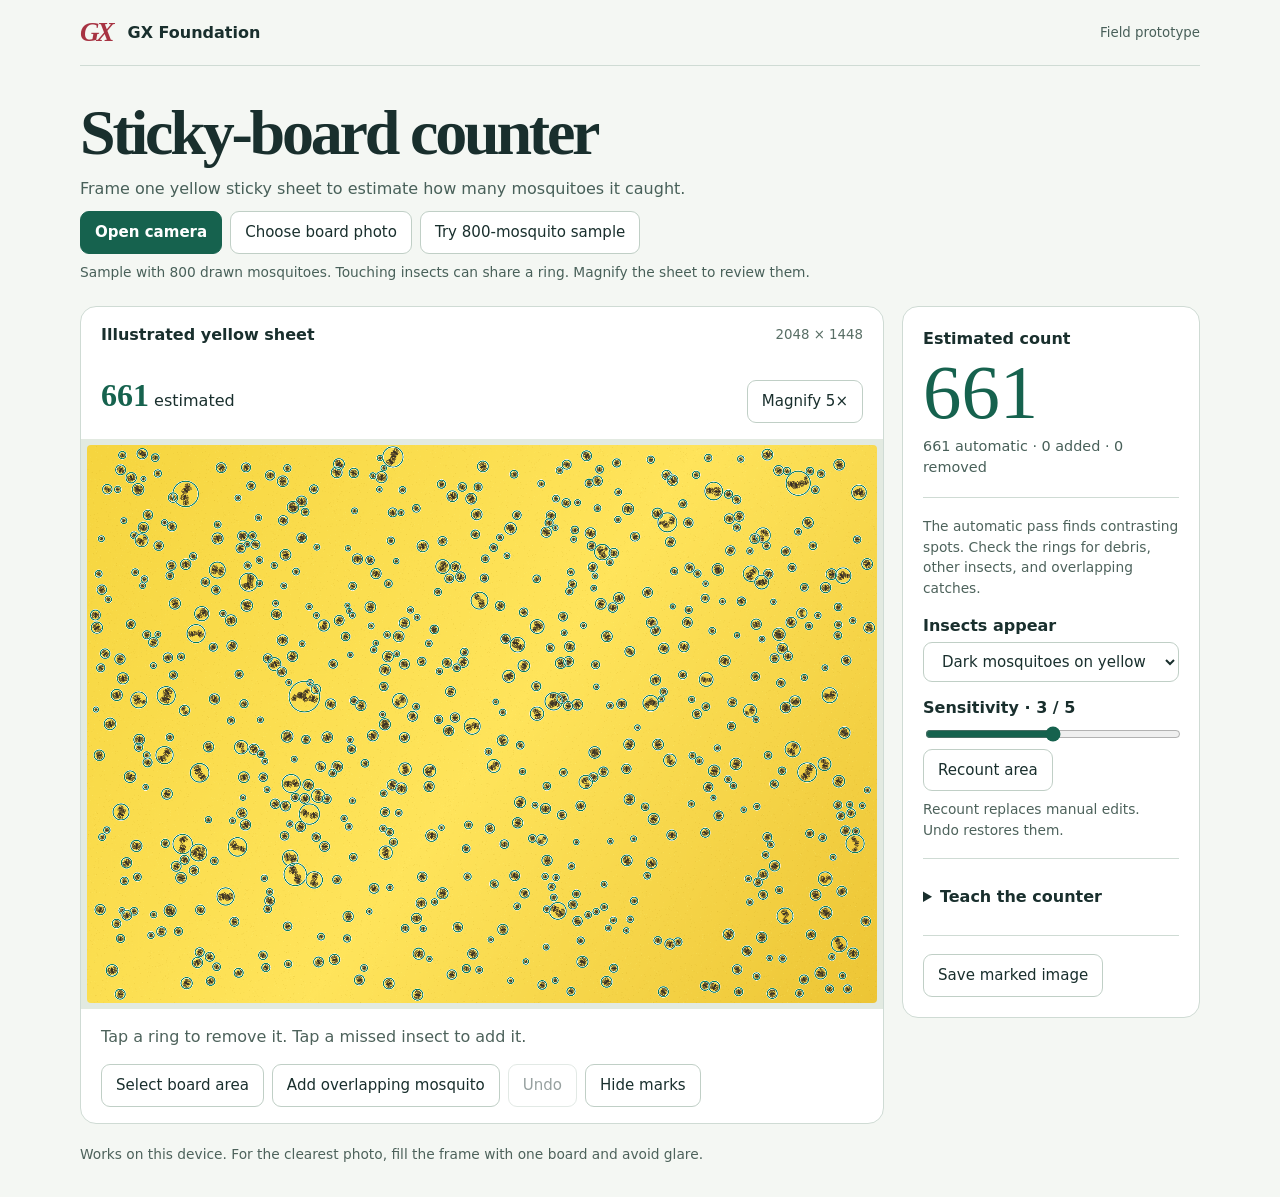
==== commit 7bb786d3: "Support crowded yellow sheets with an 800-mosquito sample and overlap correction" ====
--- a/tools/sticky-board-counter/index.html
+++ b/tools/sticky-board-counter/index.html
@@ -29,13 +29,13 @@
 button[aria-pressed=true].teachBtn{background:#1b5e4c;color:white}
 </style></head>
 <body><header><span class="gx" aria-hidden="true">GX</span> GX Foundation <small>Field prototype</small></header>
-<main><div class="intro"><h1>Sticky-board counter</h1><p>Point your phone at one sticky board to estimate the catch.</p>
-<div class="actions"><button id="camera" class="primary">Open camera</button><input id="native" type="file" accept="image/*" capture="environment"><input id="photo" type="file" accept="image/*"><label class="upload" for="photo">Choose board photo</label><button id="fallback" hidden>Use system camera</button><button id="demo">Try dense sample</button></div><p id="status" class="note" role="status"></p></div>
+<main><div class="intro"><h1>Sticky-board counter</h1><p>Frame one yellow sticky sheet to estimate how many mosquitoes it caught.</p>
+<div class="actions"><button id="camera" class="primary">Open camera</button><input id="native" type="file" accept="image/*" capture="environment"><input id="photo" type="file" accept="image/*"><label class="upload" for="photo">Choose board photo</label><button id="fallback" hidden>Use system camera</button><button id="demo">Try 800-mosquito sample</button></div><p id="status" class="note" role="status"></p></div>
 <div class="layout"><section class="panel" aria-label="Board review"><div class="bar"><strong id="name">Illustrated sample</strong><small id="size"></small></div>
-<div class="bar summary"><div><output id="quickCount">–</output> estimated</div><button id="zoom">Magnify 3×</button></div><div class="inside" id="teachBar" hidden><div class="actions"><button id="switchLabel"></button><button id="endLabels">Finish labeling</button></div><small id="teachTotals"></small></div><div class="stage"><div class="viewer" id="viewer"><canvas id="board" aria-label="Board image with candidate rings"></canvas></div></div>
-<div class="inside"><p id="instruction">Tap a ring to remove it. Tap a missed insect to add it.</p><div class="actions"><button id="region">Select board area</button><button id="undo" disabled>Undo</button><button id="marks" aria-pressed="true">Hide marks</button></div></div></section>
+<div class="bar summary"><div><output id="quickCount">–</output> estimated</div><button id="zoom">Magnify 5×</button></div><div class="inside" id="teachBar" hidden><div class="actions"><button id="switchLabel"></button><button id="endLabels">Finish labeling</button></div><small id="teachTotals"></small></div><div class="stage"><div class="viewer" id="viewer"><canvas id="board" aria-label="Board image with candidate rings"></canvas></div></div>
+<div class="inside"><p id="instruction">Tap a ring to remove it. Tap a missed insect to add it.</p><div class="actions"><button id="region">Select board area</button><button id="overlap" aria-pressed="false">Add overlapping mosquito</button><button id="undo" disabled>Undo</button><button id="marks" aria-pressed="true">Hide marks</button></div></div></section>
 <aside><h2>Estimated count</h2><div class="count" id="count" aria-live="polite">–</div><div class="meta" id="details"></div><hr class="rule"><p class="note">The automatic pass finds contrasting spots. Check the rings for debris, other insects, and overlapping catches.</p>
-<label class="field" for="polarity">Insects appear</label><select id="polarity"><option value="dark">Dark on a lighter board</option><option value="light">Light on a darker board</option></select>
+<label class="field" for="polarity">Insects appear</label><select id="polarity"><option value="dark">Dark mosquitoes on yellow or pale paper</option><option value="light">Light on a darker board</option></select>
 <label class="field" for="sensitivity">Sensitivity · <output id="level">3</output> / 5</label><input id="sensitivity" type="range" min="1" max="5" value="3">
 <button id="detect">Recount area</button><p class="note" style="margin-top:8px">Recount replaces manual edits. Undo restores them.</p>
 <hr class="rule"><details id="cal"><summary>Teach the counter</summary><p>Magnify the board and label examples of both mosquitoes and debris. With at least six of each, fit a small neural filter to the detected spots.</p>
@@ -44,14 +44,14 @@
 <p class="note">Applying or resetting learning recounts the board. Sample practice is separate. On real boards, only labeled shape and contrast measurements stay in this browser.</p></details>
 <hr class="rule"><button id="save">Save marked image</button></aside></div></main>
 <footer>Works on this device. For the clearest photo, fill the frame with one board and avoid glare.</footer>
-<dialog id="capture"><h2>Frame one board</h2><p>Fill the view with the sticky surface. Hold the phone parallel to it.</p><video id="video" autoplay muted playsinline></video><p id="cameraState" role="status"></p><div class="actions"><button class="primary" id="shutter">Capture &amp; count</button><button id="auto">Capture when steady</button><button id="cancel">Close</button></div></dialog>
+<dialog id="capture"><h2>Frame the yellow sheet</h2><p>Keep all four corners in view and hold the phone parallel. Check that individual mosquito bodies are sharp.</p><video id="video" autoplay muted playsinline></video><p id="cameraState" role="status"></p><div class="actions"><button class="primary" id="shutter">Capture &amp; count</button><button id="auto">Capture when steady</button><button id="cancel">Close</button></div></dialog>
 <script>
 'use strict';
 const el=id=>document.getElementById(id);
 const board=el('board'), ctx=board.getContext('2d');
 const source=document.createElement('canvas'), src=source.getContext('2d',{willReadFrequently:true});
 let area, points=[], baseline=0, snapshots=[], picking=false, first=null, showing=true, sequence=0, filename='Illustrated sample';
-let raw=[], labelMode=null, boardLabels=new Map(), examples=[], network=null, sample=true, enlarged=false;
+let raw=[], labelMode=null, boardLabels=new Map(), examples=[], network=null, sample=true, enlarged=false, addOverlap=false;
 let demoLearning={examples:[],network:null};
 const storageKey='gx-board-calibration-v1';
 function loadLearning(){
@@ -64,7 +64,7 @@
  if(sample){demoLearning=state;return}
  try{localStorage.setItem(storageKey,JSON.stringify(state))}catch{status('Calibration is available for this visit only.')}
 }
-function teachMode(mode){labelMode=mode;showing=true;picking=false;first=null;draw()}
+function teachMode(mode){addOverlap=false;labelMode=mode;showing=true;picking=false;first=null;draw()}
 el('switchLabel').onclick=()=>teachMode(labelMode==='yes'?'no':'yes');
 el('endLabels').onclick=()=>{teachMode(null);el('cal').scrollIntoView({block:'center'})};
 function updateTeaching(){
@@ -83,7 +83,7 @@
  return best;
 }
 const spotKey=p=>p.x.toFixed(1)+','+p.y.toFixed(1);
-function setZoom(on){enlarged=on;board.style.width=on?'300%':'100%';el('zoom').textContent=on?'Fit whole board':'Magnify 3×'}
+function setZoom(on){enlarged=on;board.style.width=on?'500%':'100%';el('zoom').textContent=on?'Fit whole board':'Magnify 5×'}
 el('zoom').onclick=()=>{setZoom(!enlarged);draw()};
 function status(message){el('status').textContent=message}
 function remember(){
@@ -113,7 +113,9 @@
  el('size').textContent=w+' × '+h;el('name').textContent=filename;el('undo').disabled=!snapshots.length;
  el('marks').textContent=showing?'Hide marks':'Show marks';el('marks').setAttribute('aria-pressed',String(showing));
  el('region').textContent=picking?'Cancel selection':'Select board area';
- el('instruction').textContent=labelMode?'Tap a circled spot to label it as '+(labelMode==='yes'?'a mosquito.':'debris.')+' Tap the label button again to finish.':picking?(first?'Tap the opposite corner.':'Tap one corner of the board area.'):(showing?'Tap a ring to remove it. Tap a missed insect to add it.':'Marks are hidden. Show them to edit the count.');
+ el('overlap').setAttribute('aria-pressed',String(addOverlap));
+ el('overlap').textContent=addOverlap?'Cancel add':'Add overlapping mosquito';
+ el('instruction').textContent=addOverlap?'Tap the second mosquito inside a shared ring to count it separately.':labelMode?'Tap a circled spot to label it as '+(labelMode==='yes'?'a mosquito.':'debris.')+' Tap the label button again to finish.':picking?(first?'Tap the opposite corner.':'Tap one corner of the board area.'):(showing?'Tap a ring to remove it. Tap a missed insect to add it.':'Marks are hidden. Show them to edit the count.');
 }
 function candidates(){
  const {x,y,w,h}=area, bytes=src.getImageData(x,y,w,h).data;
@@ -155,40 +157,54 @@
 }
 function recount(){raw=candidates();applyFilter()}
 function applyFilter(){
- points=raw.filter(p=>{const labeled=boardLabels.get(spotKey(p));return network?(labeled?labeled.y===1:predict(network,p.f).score>=.5):true});
+ addOverlap=false;points=raw.filter(p=>{const labeled=boardLabels.get(spotKey(p));return network?(labeled?labeled.y===1:predict(network,p.f).score>=.5):true});
  baseline=points.length;first=null;picking=false;showing=true;draw()}
-function reset(name){
- sample=name==='Illustrated sample';boardLabels.clear();labelMode=null;loadLearning();setZoom(false);filename=name;board.width=source.width;board.height=source.height;area={x:0,y:0,w:source.width,h:source.height};
+function reset(name,isSample=false){
+ sample=isSample;boardLabels.clear();labelMode=null;loadLearning();setZoom(false);filename=name;board.width=source.width;board.height=source.height;area={x:0,y:0,w:source.width,h:source.height};
  snapshots=[];el('polarity').value='dark';el('sensitivity').value=3;el('level').textContent=3;recount()
 }
+function imageScale(w,h){
+ // Keep fine silhouettes on long sheets while bounding phone memory use.
+ return Math.min(1,3072/Math.max(w,h),Math.sqrt(5000000/(w*h)));
+}
 function demo(){
- sequence++;el('photo').value='';source.width=1440;source.height=960;
- src.fillStyle='#f7df84';src.fillRect(0,0,1440,960);
- let seed=405;const rand=()=>((seed=(seed*1664525+1013904223)>>>0)/4294967296);
- for(let i=0;i<11000;i++){src.fillStyle=i%2?'#f5dc81':'#fae48d';src.fillRect(rand()*1440,rand()*960,2,2)}
- for(let i=0;i<320;i++){
-  const x=22+(i%20)*71+rand()*28,y=20+Math.floor(i/20)*59+rand()*28;
-  src.save();src.translate(x,y);src.rotate(rand()*Math.PI);src.strokeStyle='#524a36';src.fillStyle='#39382e';src.lineWidth=1.5;
+ sequence++;el('photo').value='';
+ const w=2048,h=1448;source.width=w;source.height=h;
+ const paper=src.createLinearGradient(0,0,w,h);
+ paper.addColorStop(0,'#f6d53f');paper.addColorStop(.52,'#ffe45b');paper.addColorStop(1,'#edc535');
+ src.fillStyle=paper;src.fillRect(0,0,w,h);
+ let seed=405;const rand=()=>((seed=(Math.imul(seed,1664525)+1013904223)>>>0)/4294967296);
+ for(let i=0;i<26000;i++){src.fillStyle=i%2?'#fffa8a28':'#b4860020';src.fillRect(rand()*w,rand()*h,2,2)}
+ let previous;
+ for(let i=0;i<800;i++){
+  let x=20+rand()*(w-40),y=20+rand()*(h-40);
+  if(i%29===1){x=previous.x+7;y=previous.y+5}
+  previous={x,y};
+  src.save();src.translate(x,y);src.rotate(rand()*Math.PI*2);
+  const size=.64+rand()*.72;src.scale(size,size);
+  src.strokeStyle='#534529';src.fillStyle='#393126';src.lineWidth=1.3;
   for(const side of [-1,1]){
    for(const offset of [-3,0,3]){src.beginPath();src.moveTo(0,offset);src.lineTo(side*5,offset-3);src.lineTo(side*9,offset+2);src.stroke()}
    src.beginPath();src.ellipse(side*3,1,2,6,-side*.5,0,Math.PI*2);src.stroke()
   }
   src.beginPath();src.ellipse(0,0,2,7,0,0,Math.PI*2);src.fill();src.restore()
  }
- for(let i=0;i<40;i++){src.beginPath();src.fillStyle='#695335';src.arc(9+(i%20)*71,57+Math.floor(i/20)*400,2.5+rand()*1.5,0,Math.PI*2);src.fill()}
- reset('Illustrated sample');status('Practice board with 320 drawn mosquitoes and 40 specks of debris. The estimate includes lookalikes until reviewed.')
+ reset('Illustrated yellow sheet',true);status('Sample with 800 drawn mosquitoes. Touching insects can share a ring. Magnify the sheet to review them.')
 }
 el('native').onchange=el('photo').onchange=async e=>{
  const file=e.target.files[0];if(!file)return;const token=++sequence,url=URL.createObjectURL(file);
  try{status('Reading photo…');const img=new Image();img.src=url;await img.decode();if(token!==sequence)return;
-  const scale=Math.min(1,2304/Math.max(img.naturalWidth,img.naturalHeight));source.width=Math.max(1,Math.round(img.naturalWidth*scale));source.height=Math.max(1,Math.round(img.naturalHeight*scale));
+  const scale=imageScale(img.naturalWidth,img.naturalHeight);source.width=Math.max(1,Math.round(img.naturalWidth*scale));source.height=Math.max(1,Math.round(img.naturalHeight*scale));
   src.fillStyle='white';src.fillRect(0,0,source.width,source.height);src.drawImage(img,0,0,source.width,source.height);reset(file.name);status('Photo processed on this device. Review the rings before saving.')
  }catch{if(token===sequence)status('Could not read this photo. Try a JPEG or PNG.')}finally{URL.revokeObjectURL(url);if(token===sequence)e.target.value=''}
 };
 el('demo').onclick=demo;el('detect').onclick=()=>{remember();recount();status('Recounted the selected area.')};
 el('sensitivity').oninput=e=>el('level').textContent=e.target.value;
-el('marks').onclick=()=>{showing=!showing;draw()};
-el('region').onclick=()=>{labelMode=null;picking=!picking;first=null;draw()};
+el('marks').onclick=()=>{addOverlap=false;showing=!showing;draw()};
+el('overlap').onclick=()=>{
+  addOverlap=!addOverlap;showing=true;picking=false;first=null;labelMode=null;draw()
+ };
+el('region').onclick=()=>{addOverlap=false;labelMode=null;picking=!picking;first=null;draw()};
 el('undo').onclick=()=>{const s=snapshots.pop();if(s){area=s.area;raw=candidates();points=s.points;baseline=s.baseline;first=null;picking=false;showing=true;draw()}};
 board.onclick=e=>{
  const box=board.getBoundingClientRect(),ratio=board.width/box.width,x=Math.min(board.width-1,Math.max(0,Math.floor((e.clientX-box.left)*ratio))),y=Math.min(board.height-1,Math.max(0,Math.floor((e.clientY-box.top)*board.height/box.height)));
@@ -206,6 +222,9 @@
   remember();area={x:Math.min(first.x,x),y:Math.min(first.y,y),w,h};recount();status('Recounted inside your board area.');return
  }
  if(!showing||x<area.x||y<area.y||x>=area.x+area.w||y>=area.y+area.h)return;
+ if(addOverlap){
+  remember();points.push({x,y,manual:true});addOverlap=false;draw();return
+ }
  let nearest=-1,best=Infinity;points.forEach((p,i)=>{const d=Math.hypot(x-p.x,y-p.y);if(d<=Math.max(9*ratio,p.radius||0)&&d<best){best=d;nearest=i}});
  remember();if(nearest>=0)points.splice(nearest,1);else points.push({x,y,manual:true});draw()
 };
@@ -255,7 +274,7 @@
  if(!navigator.mediaDevices?.getUserMedia||!dialog.showModal){el('native').click();return}
  const session=++cameraSession;dialog.showModal();el('cameraState').textContent='Opening rear camera…';el('shutter').disabled=el('auto').disabled=true;
  try{
-  const feed=await navigator.mediaDevices.getUserMedia({audio:false,video:{facingMode:{ideal:'environment'},width:{ideal:2560},height:{ideal:1920}}});
+  const feed=await navigator.mediaDevices.getUserMedia({audio:false,video:{facingMode:{ideal:'environment'},width:{ideal:3072},height:{ideal:2304}}});
   if(session!==cameraSession){feed.getTracks().forEach(t=>t.stop());return}
   stream=feed;video.srcObject=feed;await video.play();if(session!==cameraSession)return;
   el('shutter').disabled=el('auto').disabled=false;el('cameraState').textContent='Capture now, or hold steady for automatic capture.'
@@ -264,7 +283,7 @@
 el('fallback').onclick=()=>el('native').click();
 function captureFrame(){
  if(!video.videoWidth||!video.videoHeight)return;
- ++sequence;const scale=Math.min(1,2304/Math.max(video.videoWidth,video.videoHeight));source.width=Math.round(video.videoWidth*scale);source.height=Math.round(video.videoHeight*scale);
+ ++sequence;const scale=imageScale(video.videoWidth,video.videoHeight);source.width=Math.round(video.videoWidth*scale);source.height=Math.round(video.videoHeight*scale);
  src.drawImage(video,0,0,source.width,source.height);closeCamera();reset('Camera capture');status('Board captured. Magnify to check crowded patches and touching insects.')
 }
 el('shutter').onclick=captureFrame;
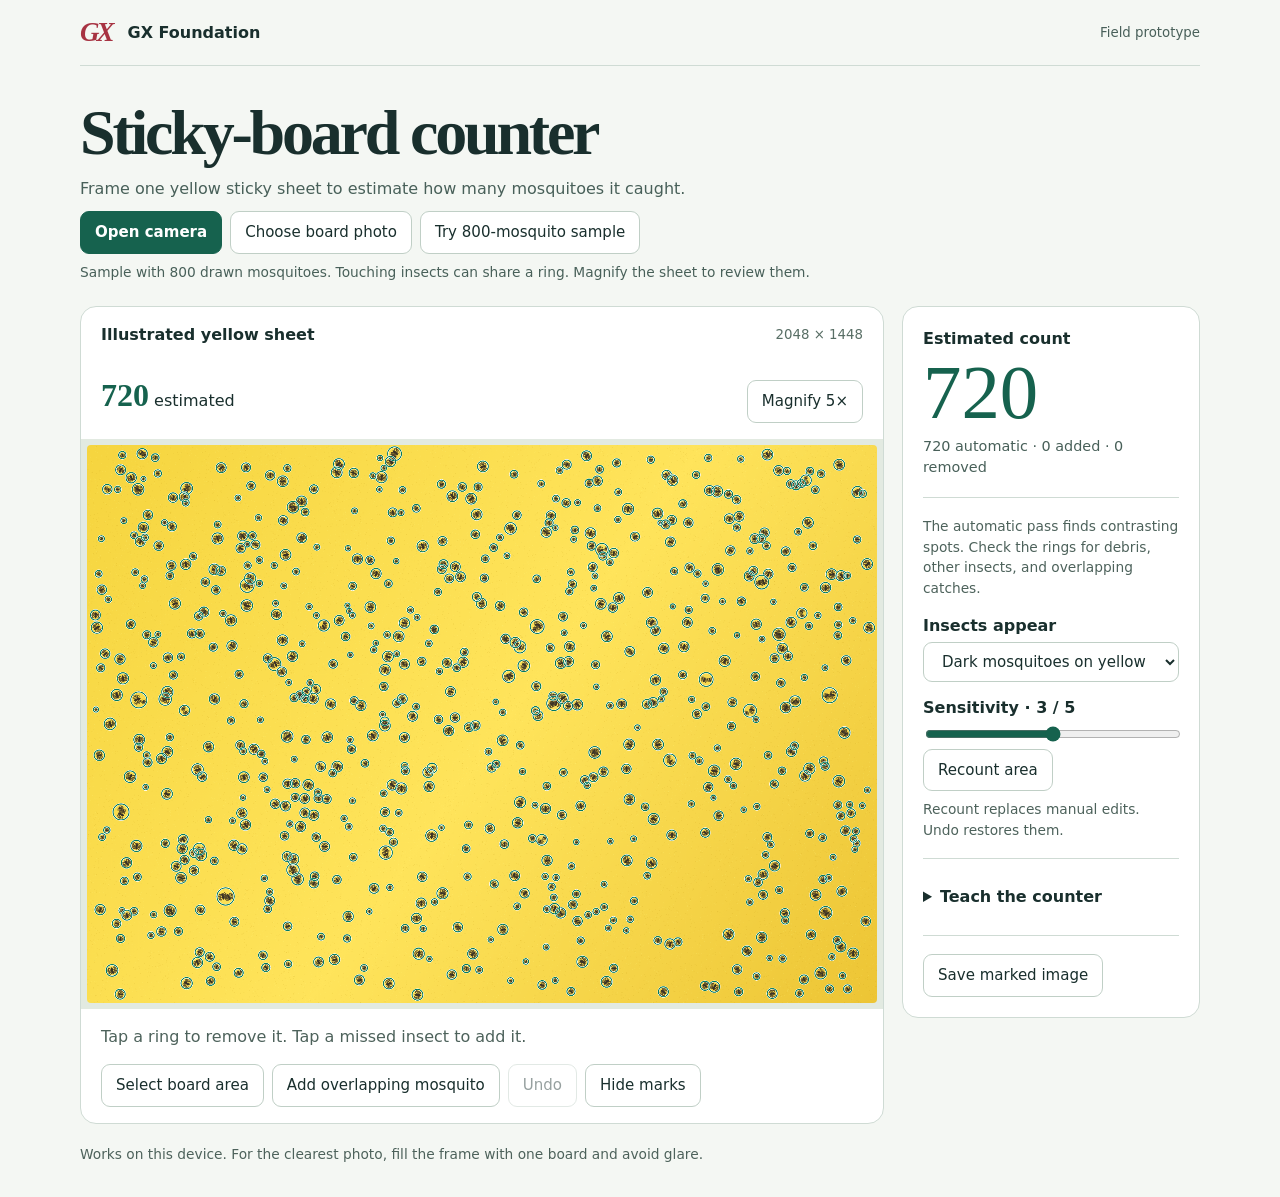
==== commit 54288e7c: "Separate touching mosquito silhouettes around distinct body centres" ====
--- a/tools/sticky-board-counter/index.html
+++ b/tools/sticky-board-counter/index.html
@@ -136,9 +136,9 @@
  const queue=new Int32Array(mask.length),found=[],minArea=Math.max(3,Math.round(w*h/300000)), maxArea=Math.max(80,w*h*.004);
  for(let i=0;i<mask.length;i++){
   if(!mask[i])continue;
-  let head=0,tail=1,sx=0,sy=0,tone=0,left=w,right=0,top=h,bottom=0;queue[0]=i;mask[i]=0;
+  let head=0,tail=1,left=w,right=0,top=h,bottom=0;queue[0]=i;mask[i]=0;
   while(head<tail){
-   const p=queue[head++],cy=Math.floor(p/w),cx=p-cy*w;sx+=cx;sy+=cy;tone+=gray[p];
+   const p=queue[head++],cy=Math.floor(p/w),cx=p-cy*w;
    left=Math.min(left,cx);right=Math.max(right,cx);top=Math.min(top,cy);bottom=Math.max(bottom,cy);
    for(let yy=Math.max(0,cy-1);yy<=Math.min(h-1,cy+1);yy++)for(let xx=Math.max(0,cx-1);xx<=Math.min(w-1,cx+1);xx++){
     const n=yy*w+xx;if(mask[n]){mask[n]=0;queue[tail++]=n}
@@ -149,11 +149,62 @@
    {
     const l=Math.max(0,left-windowRadius),t=Math.max(0,top-windowRadius),r=Math.min(w,right+windowRadius+1),b=Math.min(h,bottom+windowRadius+1);
     const bg=(sums[b*stride+r]-sums[t*stride+r]-sums[b*stride+l]+sums[t*stride+l])/((r-l)*(b-t));
-    found.push({x:x+sx/tail,y:y+sy/tail,radius:Math.max(bw,bh)*.56,
-     f:[Math.log1p(tail)/8,Math.log(Math.max(bw,bh)/Math.min(bw,bh))/2.6,tail/(bw*bh),Math.abs(bg-tone/tail)/255,Math.log1p(Math.max(bw,bh))/6]});
+    found.push({pixels:queue.slice(0,tail),left,top,bw,bh,bg});
    }
  }
- return found;
+ const sizes=found.map(c=>c.pixels.length).sort((a,b)=>a-b);
+ const typical=sizes[Math.floor(sizes.length/2)];
+ const result=[];
+ for(const part of found){
+  const groups=found.length>=20 && part.pixels.length>=1.5*typical
+   ? splitBodies(part,w,typical) : [part.pixels];
+  for(const group of groups){
+   let sx=0,sy=0,tone=0,l=w,r=0,t=h,b=0;
+   for(const i of group){
+    const cy=Math.floor(i/w),cx=i-cy*w;sx+=cx;sy+=cy;tone+=gray[i];
+    l=Math.min(l,cx);r=Math.max(r,cx);t=Math.min(t,cy);b=Math.max(b,cy);
+   }
+   const n=group.length,bw=r-l+1,bh=b-t+1;
+   result.push({x:x+sx/n,y:y+sy/n,radius:Math.max(bw,bh)*.56,
+    f:[Math.log1p(n)/8,Math.log(Math.max(bw,bh)/Math.min(bw,bh))/2.6,n/(bw*bh),Math.abs(part.bg-tone/n)/255,Math.log1p(Math.max(bw,bh))/6]});
+  }
+ }
+ return result;
+}
+// Thin contacts disappear when the silhouette is eroded. Use the remaining
+// body centres to partition the original pixels and retain their measurements.
+function splitBodies(part,width,typical){
+ const {pixels,left,top,bw,bh}=part,stride=bw+2;
+ let shape=new Uint8Array(stride*(bh+2));
+ for(const i of pixels)shape[(Math.floor(i/width)-top+1)*stride+i%width-left+1]=1;
+ const rounds=Math.max(1,Math.min(5,Math.round(Math.sqrt(typical)/7)));
+ for(let k=0;k<rounds;k++){
+  const next=new Uint8Array(shape.length);
+  for(let i=stride+1;i<shape.length-stride-1;i++)if(shape[i]&&shape[i-1]&&shape[i+1]&&shape[i-stride]&&shape[i+stride])next[i]=1;
+  shape=next;
+ }
+ const cores=[],offsets=[-1,1,-stride,stride,-stride-1,-stride+1,stride-1,stride+1];
+ for(let i=0;i<shape.length;i++){
+  if(!shape[i])continue;
+  const stack=[i];shape[i]=0;let n=0,sx=0,sy=0;
+  while(stack.length){
+   const at=stack.pop();n++;sx+=at%stride;sy+=Math.floor(at/stride);
+   for(const offset of offsets){const j=at+offset;if(shape[j]){shape[j]=0;stack.push(j)}}
+  }
+  if(n>=Math.max(3,typical*.025))cores.push({x:left+sx/n-1,y:top+sy/n-1,n});
+ }
+ const centres=[];
+ for(const c of cores.sort((a,b)=>b.n-a.n)){
+  if(centres.every(p=>Math.hypot(c.x-p.x,c.y-p.y)>Math.sqrt(typical)*.72))centres.push(c);
+ }
+ if(centres.length<2||centres.length>Math.ceil(pixels.length/typical*1.3))return [pixels];
+ const groups=centres.map(()=>[]);
+ for(const i of pixels){
+  const cx=i%width,cy=Math.floor(i/width);let best=Infinity,at=0;
+  centres.forEach((p,j)=>{const d=(cx-p.x)**2+(cy-p.y)**2;if(d<best){best=d;at=j}});
+  groups[at].push(i);
+ }
+ return groups.every(g=>g.length>=typical*.24)?groups:[pixels];
 }
 function recount(){raw=candidates();applyFilter()}
 function applyFilter(){
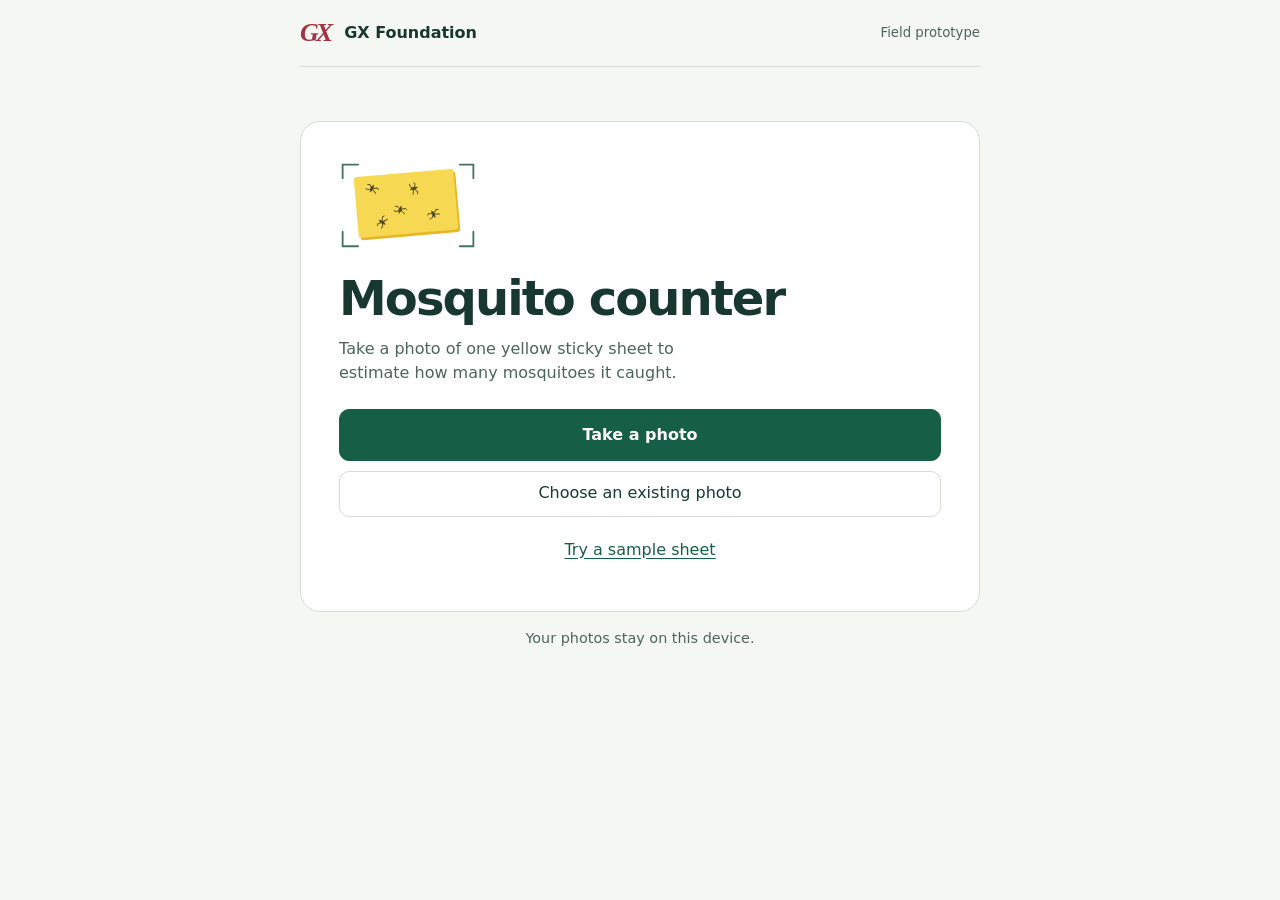
==== commit 2b731d8f: "Simplify the mobile counter to photo, estimate and optional review" ====
--- a/tools/sticky-board-counter/index.html
+++ b/tools/sticky-board-counter/index.html
@@ -4,47 +4,42 @@
 <meta charset="utf-8"><meta name="viewport" content="width=device-width,initial-scale=1">
 <title>Board Counter · GX Foundation prototype</title>
 <style>
-:root{color-scheme:light;--ink:#192f2d;--green:#16624e;--line:#cfdbd4;--paper:#f4f7f3}
-*{box-sizing:border-box}body{margin:0;background:var(--paper);color:var(--ink);font:16px/1.5 "DM Sans",system-ui,sans-serif}
-header,main,footer{width:min(1120px,92%);margin:auto}header{padding:19px 0;border-bottom:1px solid var(--line);display:flex;align-items:center;gap:12px;font-weight:650}
-.gx{font:bold italic 27px/1 Georgia;color:#a73342;letter-spacing:-3px;padding-right:4px}header small{margin-left:auto;font-weight:500;color:#49605a}
-.intro{margin:32px 0 24px}.intro h1{margin:0;font:bold clamp(2.3rem,5vw,4.2rem)/1.08 Georgia,serif;letter-spacing:-.05em}.intro p{margin:10px 0;color:#486059}
-.layout{display:grid;grid-template-columns:minmax(0,1fr) 298px;gap:18px;align-items:start}.panel,aside{background:white;border:1px solid var(--line);border-radius:16px;overflow:hidden}
-.bar,.inside{padding:16px 20px}.bar{display:flex;align-items:center;justify-content:space-between;gap:12px}.bar strong{overflow-wrap:anywhere}.bar small{color:#586e65}
-.stage{position:relative;background:#e2eae1;padding:16px;text-align:center}.stage canvas{max-width:100%;height:auto;vertical-align:middle;border-radius:4px;cursor:crosshair;touch-action:manipulation}
-.actions{display:flex;flex-wrap:wrap;gap:8px}.inside p,aside p{margin:0 0 15px;color:#4d625b}.inside p:last-child{margin-bottom:0}
-button,.upload,select{font:inherit;font-size:.94rem;border-radius:9px;border:1px solid #c0cfc6;background:white;color:var(--ink);padding:9px 14px;cursor:pointer}
-button:hover,.upload:hover{background:#edf4ee}button:disabled{opacity:.45;cursor:default}.primary{background:var(--green);color:white;border-color:var(--green);font-weight:650}.primary:hover{background:#104d3d}
-input[type=file]{position:absolute;width:1px;height:1px;clip-path:inset(50%)}input:focus-visible+.upload,button:focus-visible,select:focus-visible,canvas:focus-visible{outline:3px solid #bd692a;outline-offset:2px}
-aside{padding:20px}h2{font-size:1rem;margin:0}.count{font:normal 4.8rem/1.1 Georgia;color:var(--green)}.rule{border:0;border-top:1px solid var(--line);margin:18px 0}
-label.field{display:block;font-weight:650;margin:14px 0 4px}input[type=range],select{width:100%;accent-color:var(--green)}.note,footer{font-size:.86rem;color:#4d625b}
-#status{min-height:1.5em;margin:8px 0 0}footer{padding:20px 0 32px}.meta{font-size:.9rem;color:#486059}
-@media(max-width:760px){.layout{grid-template-columns:1fr;gap:10px}.intro{margin:20px 0 16px}.stage{padding:8px}.bar,.inside,aside{padding:14px}.count{font-size:3.5rem}header{padding:12px 0}}
-[hidden]{display:none!important}
-.viewer{overflow:auto;max-height:65vh;overscroll-behavior:contain;text-align:left}.viewer canvas{width:100%;max-width:none;touch-action:pan-x pan-y pinch-zoom}
-.stage{padding:6px}.summary{display:flex;align-items:baseline;gap:12px;flex-wrap:wrap}.summary output{font:600 2rem/1 Georgia;color:var(--green)}.panel,.layout>*{min-width:0}
-dialog{color:var(--ink);border:0;border-radius:18px;padding:18px;width:min(95vw,620px);max-height:94dvh}dialog::backdrop{background:#142322d9}
-video{width:100%;max-height:60dvh;background:#162726;object-fit:contain;border-radius:9px}
-details summary{cursor:pointer;font-weight:650;padding:8px 0}details p{font-size:.93rem}.teach{margin:10px 0}
-button[aria-pressed=true].teachBtn{background:#1b5e4c;color:white}
-</style></head>
-<body><header><span class="gx" aria-hidden="true">GX</span> GX Foundation <small>Field prototype</small></header>
-<main><div class="intro"><h1>Sticky-board counter</h1><p>Frame one yellow sticky sheet to estimate how many mosquitoes it caught.</p>
-<div class="actions"><button id="camera" class="primary">Open camera</button><input id="native" type="file" accept="image/*" capture="environment"><input id="photo" type="file" accept="image/*"><label class="upload" for="photo">Choose board photo</label><button id="fallback" hidden>Use system camera</button><button id="demo">Try 800-mosquito sample</button></div><p id="status" class="note" role="status"></p></div>
-<div class="layout"><section class="panel" aria-label="Board review"><div class="bar"><strong id="name">Illustrated sample</strong><small id="size"></small></div>
-<div class="bar summary"><div><output id="quickCount">–</output> estimated</div><button id="zoom">Magnify 5×</button></div><div class="inside" id="teachBar" hidden><div class="actions"><button id="switchLabel"></button><button id="endLabels">Finish labeling</button></div><small id="teachTotals"></small></div><div class="stage"><div class="viewer" id="viewer"><canvas id="board" aria-label="Board image with candidate rings"></canvas></div></div>
-<div class="inside"><p id="instruction">Tap a ring to remove it. Tap a missed insect to add it.</p><div class="actions"><button id="region">Select board area</button><button id="overlap" aria-pressed="false">Add overlapping mosquito</button><button id="undo" disabled>Undo</button><button id="marks" aria-pressed="true">Hide marks</button></div></div></section>
-<aside><h2>Estimated count</h2><div class="count" id="count" aria-live="polite">–</div><div class="meta" id="details"></div><hr class="rule"><p class="note">The automatic pass finds contrasting spots. Check the rings for debris, other insects, and overlapping catches.</p>
-<label class="field" for="polarity">Insects appear</label><select id="polarity"><option value="dark">Dark mosquitoes on yellow or pale paper</option><option value="light">Light on a darker board</option></select>
+:root{color-scheme:light;--ink:#18382f;--green:#175e46;--line:#d5ded4;--muted:#4c645a}
+*{box-sizing:border-box}[hidden]{display:none!important}
+body{margin:0;background:#f5f7f2;color:var(--ink);font:16px/1.5 "DM Sans",system-ui,sans-serif}
+header,main{width:min(100% - 32px,680px);margin:auto}header{display:flex;align-items:center;gap:10px;padding:18px 0;border-bottom:1px solid var(--line);font-weight:650}.gx{font:bold italic 26px Georgia;color:#a33342;letter-spacing:-3px;padding-right:4px}header small{margin-left:auto;font-size:.83rem;color:var(--muted);font-weight:500}
+main{padding:clamp(24px,6vh,64px) 0 40px}.card{padding:clamp(20px,5vw,38px);background:#fff;border:1px solid var(--line);border-radius:20px}
+h1,h2,h3,p{margin:0}h1,h2{line-height:1.08;letter-spacing:-.04em}h1{font-size:clamp(2rem,6vw,3rem)}h2{font-size:1.45rem}h3{font-size:1rem}p{color:var(--muted)}
+.lead{margin:12px 0 24px;max-width:35ch}.art{display:block;width:138px;height:auto;margin-bottom:22px}
+button,.upload,select{font:inherit;min-height:46px;border:1px solid var(--line);border-radius:10px;padding:9px 16px;color:var(--ink);background:white;cursor:pointer}
+button:hover,.upload:hover{background:#f1f5ed}button:disabled{opacity:.5;cursor:default}.primary{background:var(--green);border-color:var(--green);color:white;font-weight:650}.primary:hover{background:#124c39}
+.heroactions{display:grid;gap:10px}.heroactions button,.heroactions label{text-align:center}.heroactions .primary{min-height:52px}.link{border:0;background:transparent;color:var(--green);text-decoration:underline;text-underline-offset:3px}
+button:focus-visible,summary:focus-visible,select:focus-visible,.file:focus-visible+.upload{outline:3px solid #c48628;outline-offset:3px}.file{position:absolute;width:1px;height:1px;clip-path:inset(50%)}
+.privacy,.meta,#details,#labels,#teachTotals{font-size:.9rem;color:var(--muted)}.privacy{text-align:center;margin-top:16px}.resulthead{display:flex;align-items:center;justify-content:space-between;gap:12px}.number{font-size:clamp(3.8rem,12vw,5.2rem);line-height:1;letter-spacing:-.06em;font-variant-numeric:tabular-nums;color:var(--green);font-weight:650}.estimate{margin:18px 0 5px}.meta{overflow-wrap:anywhere}.stage{margin:18px 0;border-radius:9px;overflow:hidden;background:#e5eadf}.viewer{overflow:auto;max-height:60vh;overscroll-behavior:contain}.viewer canvas{display:block;width:100%;height:auto;touch-action:pan-x pan-y pinch-zoom}
+.actions{display:flex;gap:8px;flex-wrap:wrap}.actions>button{flex:0 1 auto}details{margin-top:16px;border-top:1px solid var(--line);padding-top:6px}summary{font-weight:650;cursor:pointer;min-height:44px;padding:10px 0}details p{margin:5px 0 12px}.field{display:block;font-weight:600;margin:12px 0 4px}select,input[type=range]{width:100%;accent-color:var(--green)}input[type=range]{height:30px}
+.notice{margin:12px 0}.notice:empty{display:none}#teachBar{margin-top:12px}button[aria-pressed=true].teachBtn{background:var(--green);color:white}
+dialog{width:min(94vw,540px);max-height:96dvh;border:0;border-radius:16px;padding:18px;color:var(--ink)}dialog::backdrop{background:#122920ca}dialog p{margin:8px 0}video{width:100%;max-height:55dvh;border-radius:9px;background:#1a2b24;object-fit:contain}
+</style></head><body>
+<header><span class="gx" aria-hidden="true">GX</span> GX Foundation <small>Field prototype</small></header>
+<main><section id="home" class="card">
+<svg class="art" viewBox="0 0 152 100" aria-hidden="true"><defs><g id="insect" fill="none" stroke="currentColor" stroke-width="1" stroke-linecap="round"><path d="m0 -4 0 8m0-4-4-3-2 1m6 2 5-3 2 1m-7 2-3 3-3 0m6-3 4 2 2 1"/><ellipse rx="1" ry="3" fill="currentColor"/></g></defs><g fill="none" stroke="#42745d" stroke-width="2" stroke-linecap="round"><path d="M4 20V5h17m112 0h15v15M4 79v16h17m112 0h15V79"/></g><g transform="rotate(-5 76 50)"><rect x="21" y="17" width="110" height="67" rx="3" fill="#e5b724"/><rect x="19" y="14" width="110" height="67" rx="3" fill="#f7d852"/><g color="#514926"><use href="#insect" transform="translate(38 28) rotate(30)"/><use href="#insect" transform="translate(84 32) rotate(76)"/><use href="#insect" transform="translate(67 54) rotate(21)"/><use href="#insect" transform="translate(103 62) rotate(-23)"/><use href="#insect" transform="translate(46 66) rotate(-51)"/></g></g></svg>
+<h1>Mosquito counter</h1><p class="lead">Take a photo of one yellow sticky sheet to estimate how many mosquitoes it caught.</p>
+<div class="heroactions"><button id="camera" class="primary">Take a photo</button><input class="file" id="photo" type="file" accept="image/*"><label class="upload" for="photo">Choose an existing photo</label><button class="link" id="demo">Try a sample sheet</button><button id="resume" hidden>Back to my estimate</button></div>
+<input id="native" hidden type="file" accept="image/*" capture="environment"><button id="fallback" hidden>Use phone camera</button>
+</section>
+<section id="result" class="card" aria-label="Count result" hidden><div class="resulthead"><h2 tabindex="-1" id="resultTitle">Estimated mosquitoes</h2></div>
+<div class="estimate"><output class="number" id="count" aria-live="polite">–</output></div><p id="name" class="meta"></p>
+<div id="teachBar" hidden><div class="actions"><button id="switchLabel"></button><button id="endLabels">Finish labeling</button></div><small id="teachTotals"></small></div>
+<div class="stage"><div class="viewer" id="viewer"><canvas id="board" aria-label="Sheet with a ring around each counted spot"></canvas></div></div>
+<div class="actions"><button id="save" class="primary">Save marked photo</button><button id="newSheet">Count another sheet</button></div>
+<details id="review"><summary>Review or correct the count</summary><p id="instruction"></p><div class="actions"><button id="zoom">Magnify 5×</button><button id="overlap">Add overlapping mosquito</button><button id="undo" disabled>Undo</button><button id="marks" aria-pressed="true">Hide marks</button></div><p id="details"></p>
+<details id="settings"><summary>Counting settings</summary><button id="region">Select board area</button>
 <label class="field" for="sensitivity">Sensitivity · <output id="level">3</output> / 5</label><input id="sensitivity" type="range" min="1" max="5" value="3">
-<button id="detect">Recount area</button><p class="note" style="margin-top:8px">Recount replaces manual edits. Undo restores them.</p>
-<hr class="rule"><details id="cal"><summary>Teach the counter</summary><p>Magnify the board and label examples of both mosquitoes and debris. With at least six of each, fit a small neural filter to the detected spots.</p>
-<div class="actions teach"><button class="teachBtn" id="yes" aria-pressed="false">Label mosquito</button><button class="teachBtn" id="no" aria-pressed="false">Label debris</button></div>
-<p id="labels" aria-live="polite"></p><div class="actions"><button id="train">Apply learning</button><button id="clear">Reset learning</button></div>
-<p class="note">Applying or resetting learning recounts the board. Sample practice is separate. On real boards, only labeled shape and contrast measurements stay in this browser.</p></details>
-<hr class="rule"><button id="save">Save marked image</button></aside></div></main>
-<footer>Works on this device. For the clearest photo, fill the frame with one board and avoid glare.</footer>
-<dialog id="capture"><h2>Frame the yellow sheet</h2><p>Keep all four corners in view and hold the phone parallel. Check that individual mosquito bodies are sharp.</p><video id="video" autoplay muted playsinline></video><p id="cameraState" role="status"></p><div class="actions"><button class="primary" id="shutter">Capture &amp; count</button><button id="auto">Capture when steady</button><button id="cancel">Close</button></div></dialog>
+<label class="field" for="polarity">Board color</label><select id="polarity"><option value="dark">Yellow or light</option><option value="light">Dark</option></select>
+<div class="actions"><button id="detect">Recount</button></div><p>Recount replaces your edits. Undo brings them back.</p></details>
+<details id="cal"><summary>Teach the counter</summary><p>Label six mosquitoes and six pieces of debris, then apply what the counter learned.</p><div class="actions"><button class="teachBtn" id="yes">Label mosquito</button><button class="teachBtn" id="no">Label debris</button></div><p id="labels"></p><div class="actions"><button id="train">Apply learning</button><button id="clear">Reset learning</button></div><p>Learning recounts this sheet. Calibration stays in this browser. Sample practice is separate.</p></details></details></section>
+<p id="status" class="notice" role="status"></p><p class="privacy">Your photos stay on this device.</p></main>
+<dialog id="capture" aria-labelledby="cameraTitle"><h2 id="cameraTitle">Frame the yellow sheet</h2><p>Keep all four corners in view.</p><video id="video" autoplay muted playsinline></video><p id="cameraState" role="status"></p><div class="actions"><button class="primary" id="shutter">Take photo &amp; count</button><button id="auto">Capture when steady</button><button id="cancel">Cancel</button></div></dialog>
 <script>
 'use strict';
 const el=id=>document.getElementById(id);
@@ -108,9 +103,9 @@
   for(const p of raw){const label=boardLabels.get(spotKey(p));ctx.beginPath();ctx.arc(p.x,p.y,Math.max(ring,p.radius)+ctx.lineWidth,0,Math.PI*2);
    ctx.strokeStyle=label?(label.y?'#1447b5':'#bc3e15'):'#655c82';ctx.stroke()}
  }
- el('quickCount').textContent=points.length;updateTeaching();
+ updateTeaching();
  el('count').textContent=points.length;el('details').textContent=baseline+' automatic · '+points.filter(p=>p.manual).length+' added · '+(baseline-points.filter(p=>!p.manual).length)+' removed';
- el('size').textContent=w+' × '+h;el('name').textContent=filename;el('undo').disabled=!snapshots.length;
+ el('name').textContent=sample?'Sample sheet · 800 illustrated mosquitoes':filename;el('undo').disabled=!snapshots.length;
  el('marks').textContent=showing?'Hide marks':'Show marks';el('marks').setAttribute('aria-pressed',String(showing));
  el('region').textContent=picking?'Cancel selection':'Select board area';
  el('overlap').setAttribute('aria-pressed',String(addOverlap));
@@ -210,7 +205,21 @@
 function applyFilter(){
  addOverlap=false;points=raw.filter(p=>{const labeled=boardLabels.get(spotKey(p));return network?(labeled?labeled.y===1:predict(network,p.f).score>=.5):true});
  baseline=points.length;first=null;picking=false;showing=true;draw()}
+function resultView(){
+ el('home').hidden=true;el('result').hidden=false;window.scrollTo(0,0);
+ el('resultTitle').focus({preventScroll:true});
+}
+el('newSheet').onclick=()=>{
+ el('result').hidden=true;el('home').hidden=false;el('resume').hidden=false;status('');
+ window.scrollTo(0,0);el('camera').focus({preventScroll:true});
+};
+el('resume').onclick=()=>{resultView();draw()};
+el('review').ontoggle=()=>{
+ if(el('review').open||!area)return;
+ addOverlap=false;labelMode=null;picking=false;first=null;showing=true;setZoom(false);draw()
+};
 function reset(name,isSample=false){
+ el('review').open=el('settings').open=el('cal').open=false;resultView();
  sample=isSample;boardLabels.clear();labelMode=null;loadLearning();setZoom(false);filename=name;board.width=source.width;board.height=source.height;area={x:0,y:0,w:source.width,h:source.height};
  snapshots=[];el('polarity').value='dark';el('sensitivity').value=3;el('level').textContent=3;recount()
 }
@@ -240,13 +249,13 @@
   }
   src.beginPath();src.ellipse(0,0,2,7,0,0,Math.PI*2);src.fill();src.restore()
  }
- reset('Illustrated yellow sheet',true);status('Sample with 800 drawn mosquitoes. Touching insects can share a ring. Magnify the sheet to review them.')
+ reset('Illustrated yellow sheet',true);status('')
 }
 el('native').onchange=el('photo').onchange=async e=>{
  const file=e.target.files[0];if(!file)return;const token=++sequence,url=URL.createObjectURL(file);
  try{status('Reading photo…');const img=new Image();img.src=url;await img.decode();if(token!==sequence)return;
   const scale=imageScale(img.naturalWidth,img.naturalHeight);source.width=Math.max(1,Math.round(img.naturalWidth*scale));source.height=Math.max(1,Math.round(img.naturalHeight*scale));
-  src.fillStyle='white';src.fillRect(0,0,source.width,source.height);src.drawImage(img,0,0,source.width,source.height);reset(file.name);status('Photo processed on this device. Review the rings before saving.')
+  src.fillStyle='white';src.fillRect(0,0,source.width,source.height);src.drawImage(img,0,0,source.width,source.height);reset(file.name);status('')
  }catch{if(token===sequence)status('Could not read this photo. Try a JPEG or PNG.')}finally{URL.revokeObjectURL(url);if(token===sequence)e.target.value=''}
 };
 el('demo').onclick=demo;el('detect').onclick=()=>{remember();recount();status('Recounted the selected area.')};
@@ -258,6 +267,7 @@
 el('region').onclick=()=>{addOverlap=false;labelMode=null;picking=!picking;first=null;draw()};
 el('undo').onclick=()=>{const s=snapshots.pop();if(s){area=s.area;raw=candidates();points=s.points;baseline=s.baseline;first=null;picking=false;showing=true;draw()}};
 board.onclick=e=>{
+ if(!el('review').open)return;
  const box=board.getBoundingClientRect(),ratio=board.width/box.width,x=Math.min(board.width-1,Math.max(0,Math.floor((e.clientX-box.left)*ratio))),y=Math.min(board.height-1,Math.max(0,Math.floor((e.clientY-box.top)*board.height/box.height)));
  if(labelMode){
   const hit=nearestSpot(raw,x,y,ratio);if(!hit){status('Tap a circled candidate. Increase sensitivity to find fainter spots.');return}
@@ -328,14 +338,14 @@
   const feed=await navigator.mediaDevices.getUserMedia({audio:false,video:{facingMode:{ideal:'environment'},width:{ideal:3072},height:{ideal:2304}}});
   if(session!==cameraSession){feed.getTracks().forEach(t=>t.stop());return}
   stream=feed;video.srcObject=feed;await video.play();if(session!==cameraSession)return;
-  el('shutter').disabled=el('auto').disabled=false;el('cameraState').textContent='Capture now, or hold steady for automatic capture.'
+  el('shutter').disabled=el('auto').disabled=false;el('cameraState').textContent=''
  }catch{if(session===cameraSession){closeCamera();status('Live preview unavailable. Use your camera app and choose its photo here, or try the system camera.');el('fallback').hidden=false}}
 };
 el('fallback').onclick=()=>el('native').click();
 function captureFrame(){
  if(!video.videoWidth||!video.videoHeight)return;
  ++sequence;const scale=imageScale(video.videoWidth,video.videoHeight);source.width=Math.round(video.videoWidth*scale);source.height=Math.round(video.videoHeight*scale);
- src.drawImage(video,0,0,source.width,source.height);closeCamera();reset('Camera capture');status('Board captured. Magnify to check crowded patches and touching insects.')
+ src.drawImage(video,0,0,source.width,source.height);closeCamera();reset('Camera capture');status('')
 }
 el('shutter').onclick=captureFrame;
 el('auto').onclick=()=>{
@@ -350,5 +360,5 @@
   if(++attempts>=60){clearInterval(timer);timer=0;el('auto').disabled=false;el('cameraState').textContent='Still seeing movement. Capture manually or try again.'}
  },200)
 };
-window.addEventListener('resize',()=>{if(area)draw()});demo();
+window.addEventListener('resize',()=>{if(area)draw()});
 </script></body></html>
